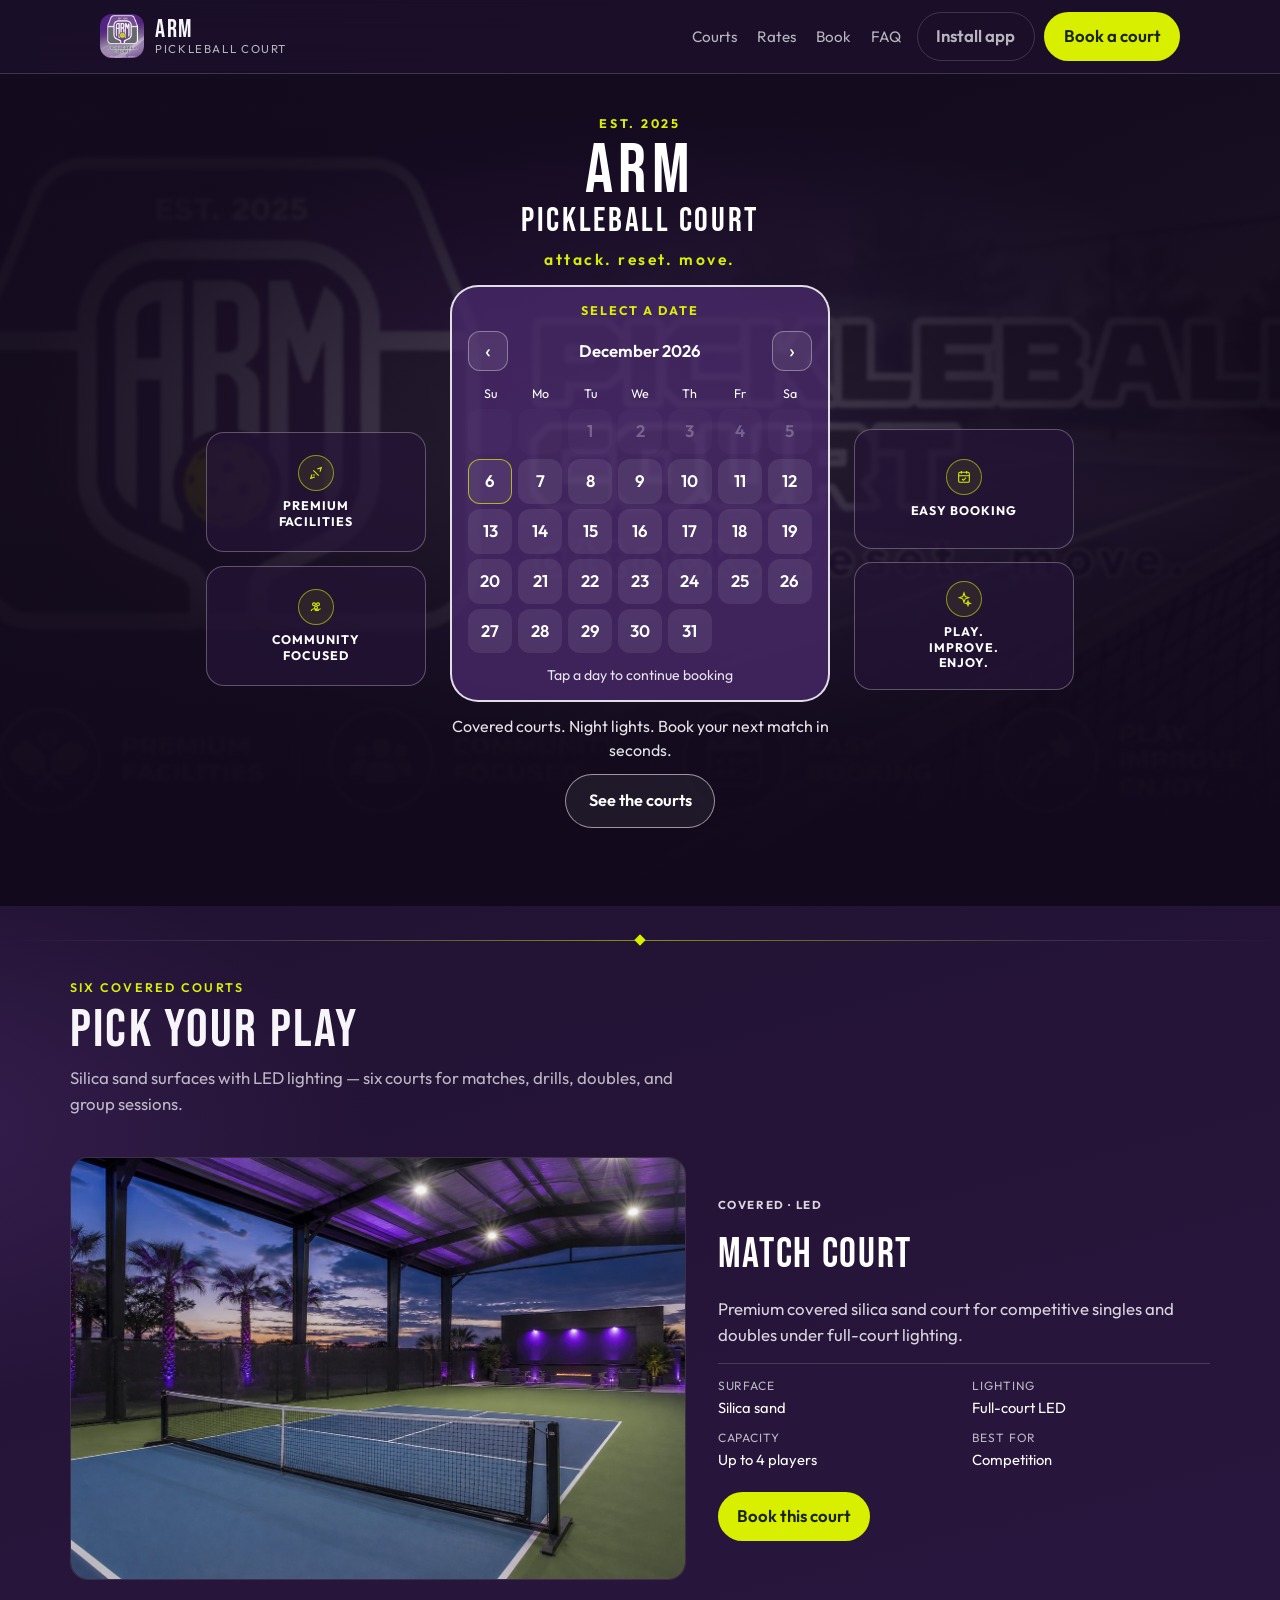
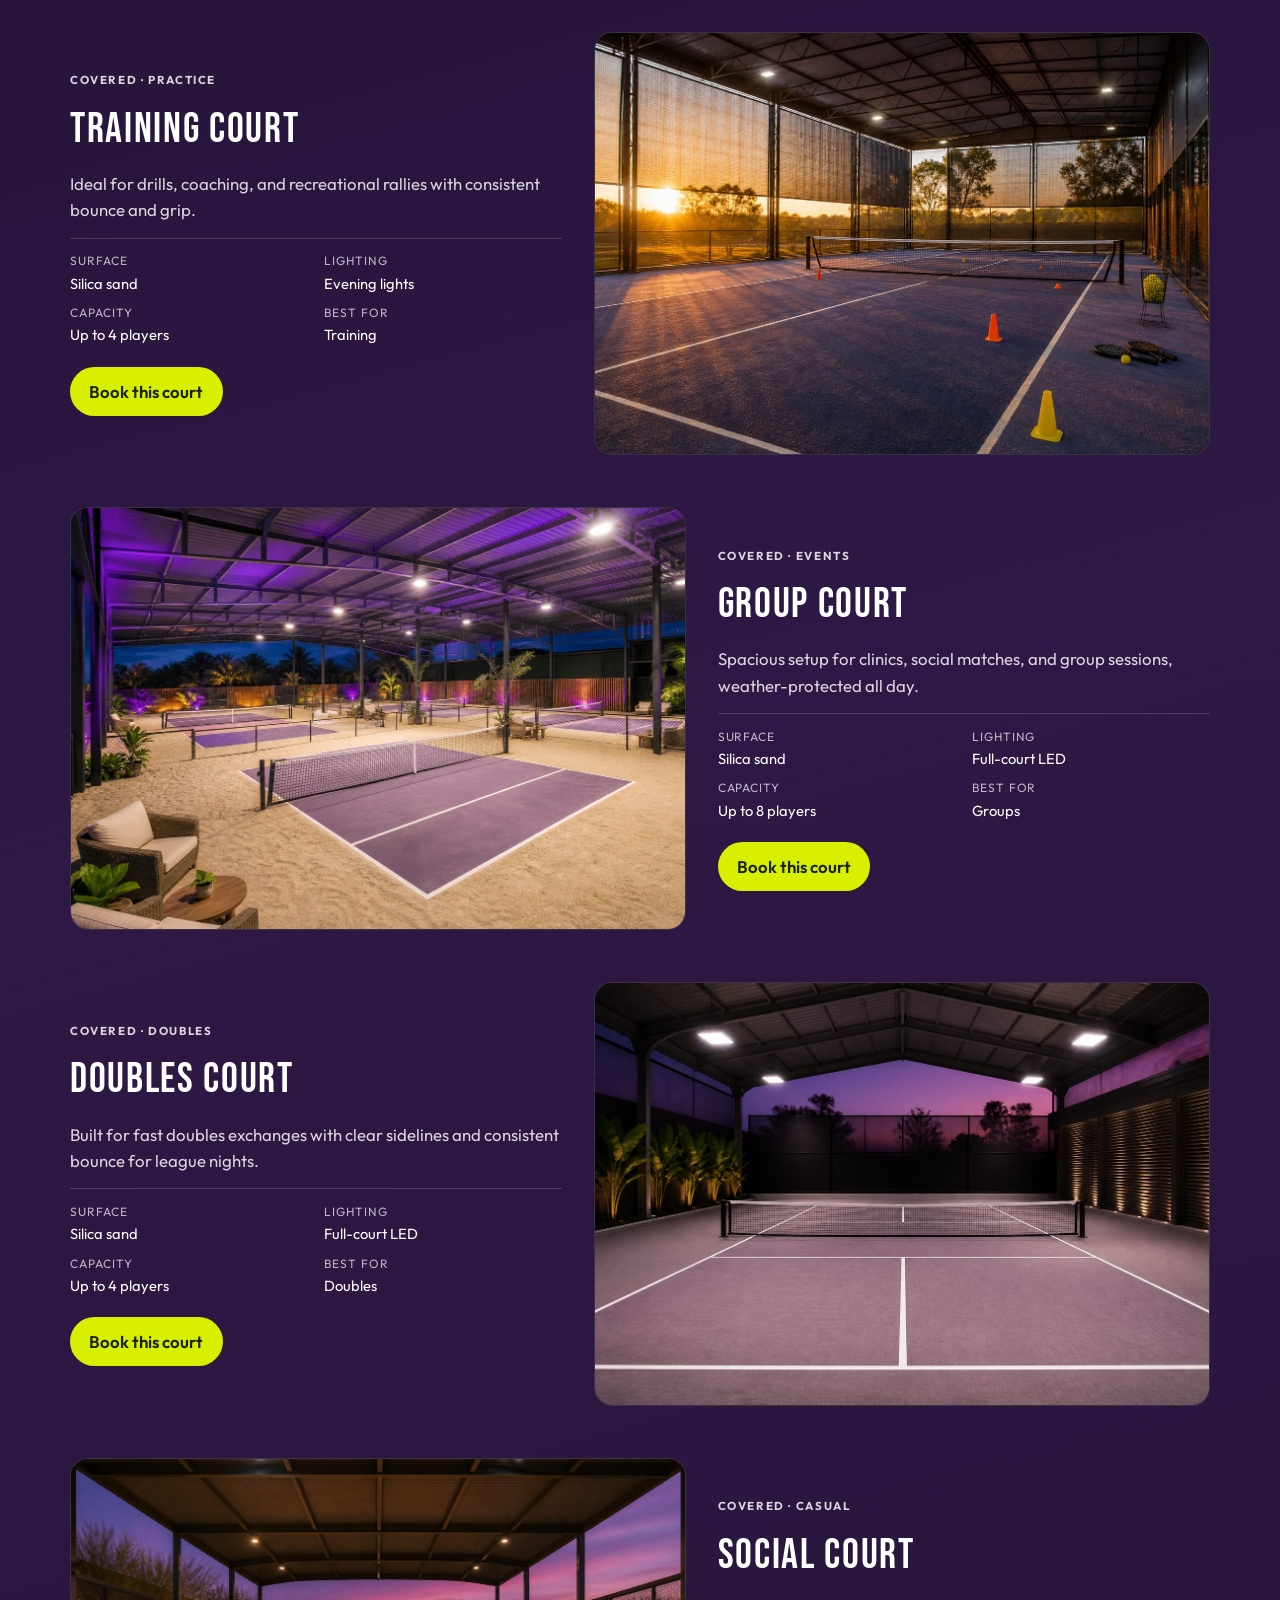
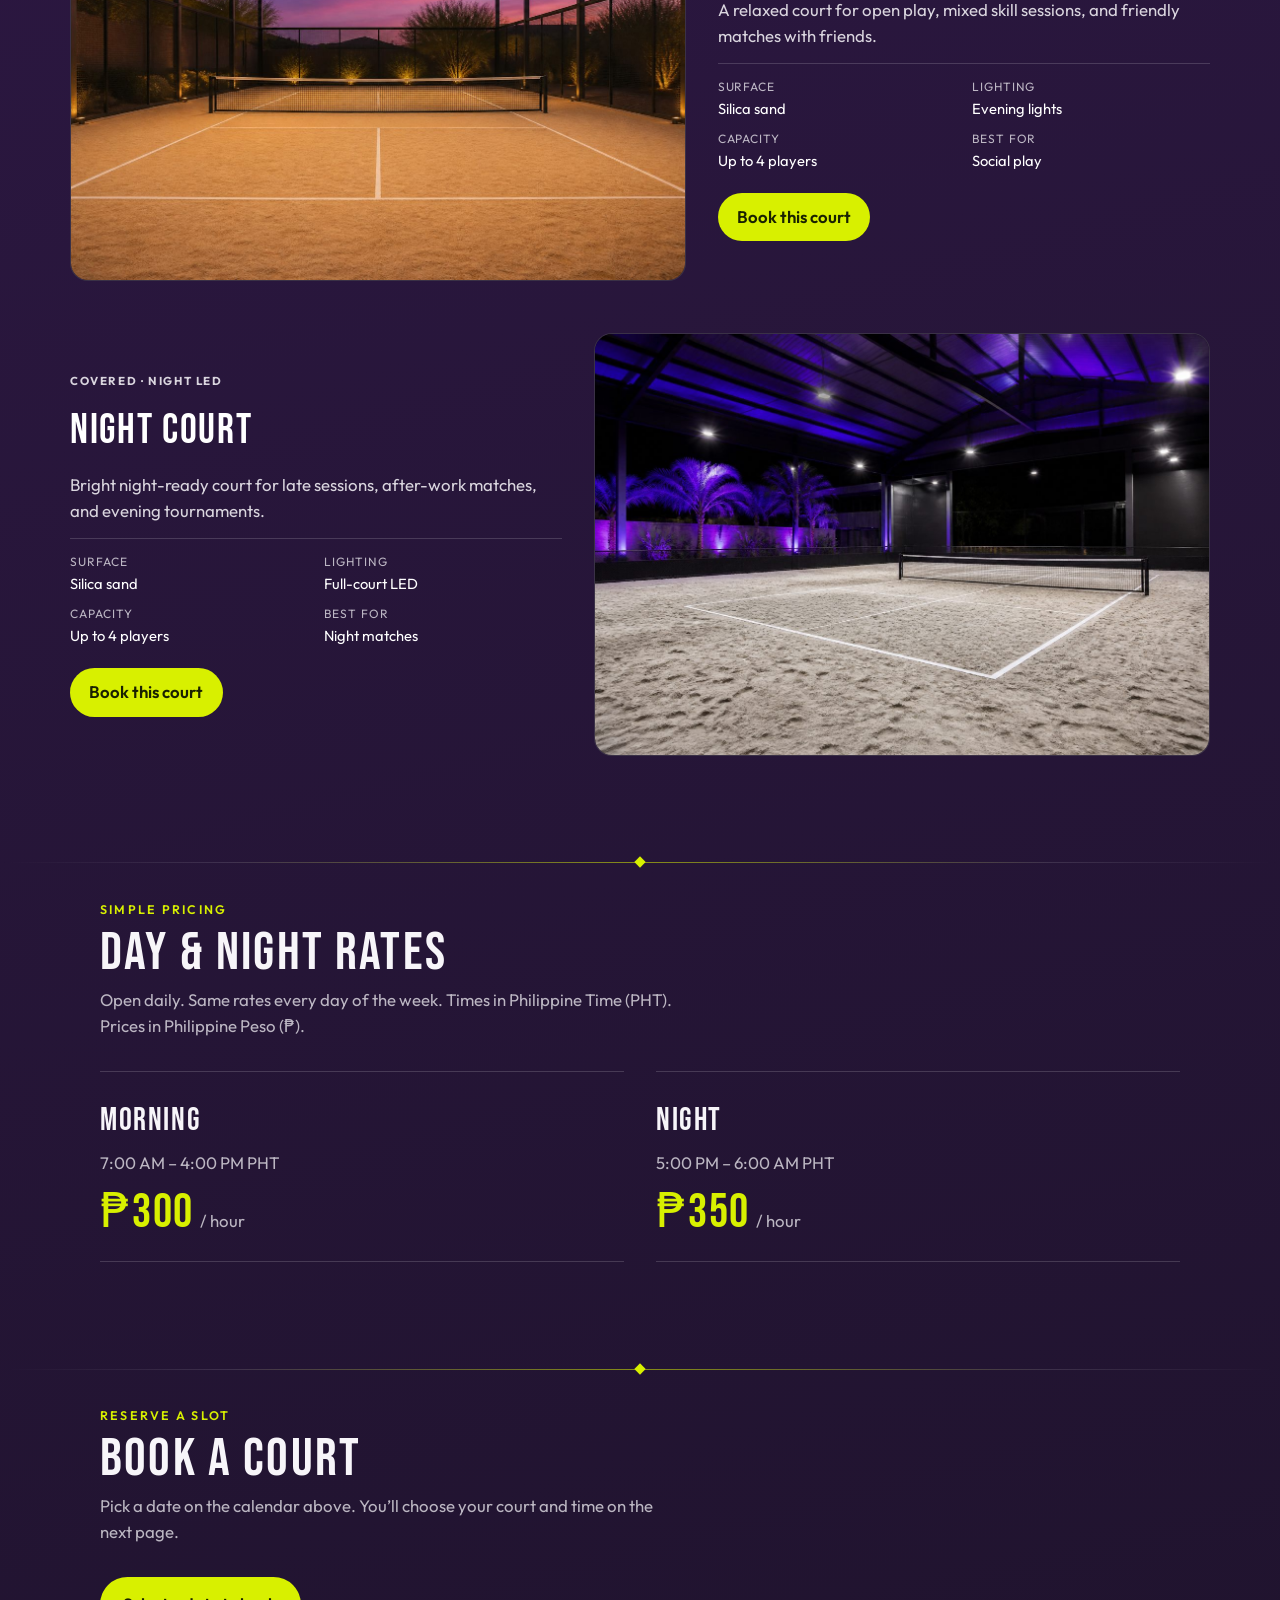
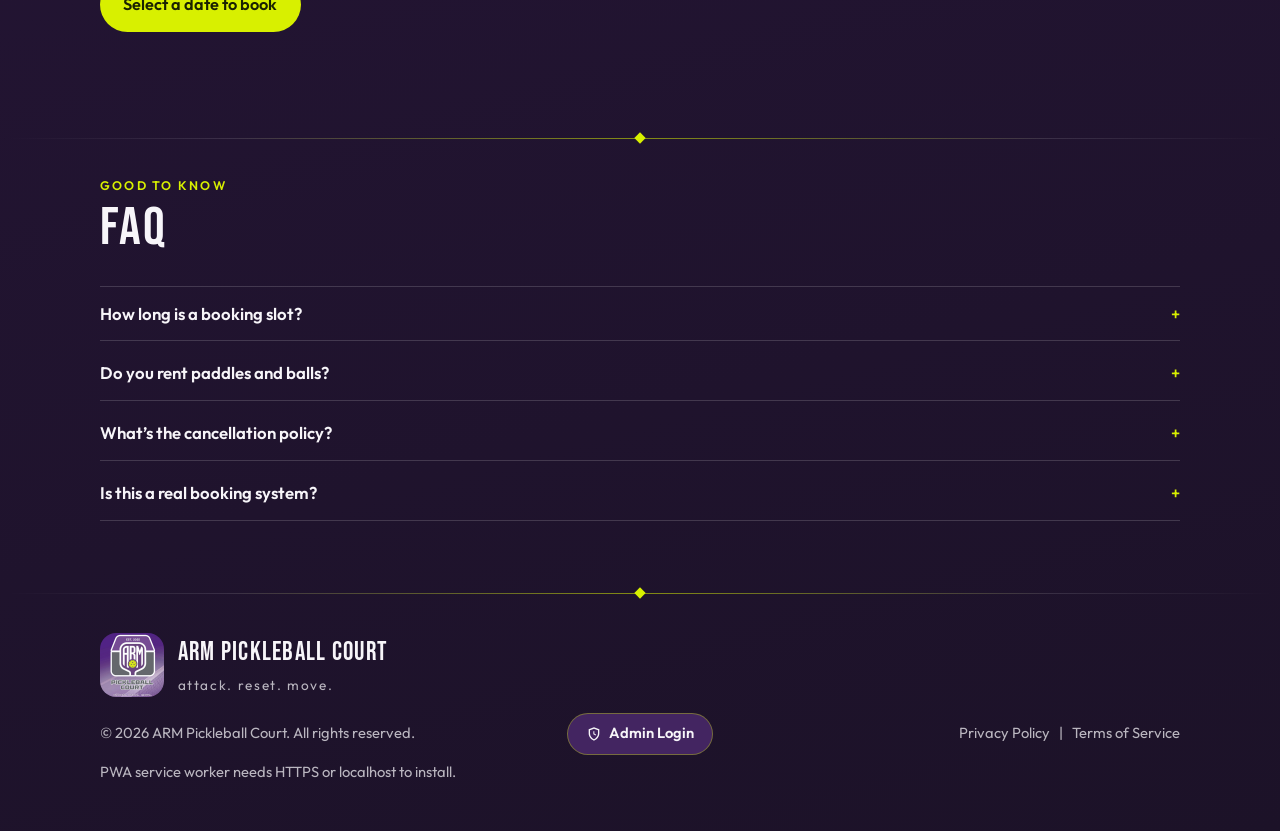
==== index.html @ 82bb53b2 "Fix Android mobile hero: hide clipped feature cards and tighten layout. Co-authored-by: Cursor <curs" ====
<!DOCTYPE html>
<html lang="en">
  <head>
    <meta charset="utf-8" />
    <meta name="viewport" content="width=device-width, initial-scale=1, viewport-fit=cover" />
    <meta name="theme-color" content="#4A2A6B" />
    <meta name="description" content="ARM Pickleball Court: book covered courts. Attack. Reset. Move." />
    <meta name="apple-mobile-web-app-capable" content="yes" />
    <meta name="apple-mobile-web-app-status-bar-style" content="black-translucent" />
    <meta name="apple-mobile-web-app-title" content="ARM Court" />
    <link rel="manifest" href="/manifest.webmanifest" />
    <link rel="icon" type="image/png" href="/assets/icons/icon-192.png" />
    <link rel="apple-touch-icon" href="/assets/icons/apple-touch-icon.png" />
    <link rel="preconnect" href="https://fonts.googleapis.com" />
    <link rel="preconnect" href="https://fonts.gstatic.com" crossorigin />
    <link
      href="https://fonts.googleapis.com/css2?family=Bebas+Neue&family=Outfit:wght@400;500;600;700&display=swap"
      rel="stylesheet"
    />
    <link rel="stylesheet" href="/css/styles.css?v=41" />
    <title>ARM Pickleball Court</title>
  </head>
  <body>
    <a class="skip-link" href="#main">Skip to content</a>

    <header class="site-header" id="top">
      <div class="header-inner">
        <a class="brand-mark" href="#hero" aria-label="ARM Pickleball Court home">
          <img src="/assets/logo.png" alt="" width="44" height="44" />
          <span class="brand-text">
            <span class="brand-name">ARM</span>
            <span class="brand-sub">Pickleball Court</span>
          </span>
        </a>
        <nav class="nav" aria-label="Primary">
          <a href="#courts">Courts</a>
          <a href="#rates">Rates</a>
          <a href="#heroCalendar">Book</a>
          <a href="#faq">FAQ</a>
        </nav>
        <div class="header-actions">
          <button type="button" class="btn btn-ghost install-btn" id="installBtn" hidden>
            Install app
          </button>
          <a class="btn btn-accent" href="#heroCalendar">Book a court</a>
          <button type="button" class="nav-toggle" id="navToggle" aria-expanded="false" aria-controls="mobileNav" aria-label="Open menu">
            <span></span><span></span>
          </button>
        </div>
      </div>
      <nav class="mobile-nav" id="mobileNav" hidden>
        <a href="#courts">Courts</a>
        <a href="#rates">Rates</a>
        <a href="#heroCalendar">Book</a>
        <a href="#faq">FAQ</a>
        <a class="btn btn-accent" href="#heroCalendar">Book a court</a>
      </nav>
    </header>

    <main id="main">
      <section class="hero" id="hero" aria-labelledby="hero-brand">
        <div class="hero-media" aria-hidden="true">
          <img src="/assets/hero-banner.png" alt="" class="hero-bg" />
          <div class="hero-veil"></div>
        </div>

        <div class="hero-stage">
          <div class="hero-copy">
            <p class="hero-est">Est. 2025</p>
            <h1 id="hero-brand" class="hero-title">
              <span class="hero-title-brand">ARM</span>
              <span class="hero-title-stack">Pickleball Court</span>
            </h1>
            <p class="hero-tag">attack. reset. move.</p>
          </div>

          <div class="hero-mid">
            <ul class="hero-side hero-side-left" aria-label="Highlights">
              <li>
                <span class="feature-icon" aria-hidden="true">
                  <svg viewBox="0 0 24 24" fill="none" stroke="currentColor" stroke-width="1.6"><path d="M6 14l-2 6 6-2"/><path d="M18 10l2-6-6 2"/><circle cx="9" cy="15" r="1.2" fill="currentColor" stroke="none"/><path d="M8 8l8 8"/></svg>
                </span>
                <span class="feature-text">Premium facilities</span>
              </li>
              <li>
                <span class="feature-icon" aria-hidden="true">
                  <svg viewBox="0 0 24 24" fill="none" stroke="currentColor" stroke-width="1.6"><circle cx="9" cy="8" r="2.2"/><circle cx="15" cy="8" r="2.2"/><circle cx="12" cy="13" r="2.2"/><path d="M4.5 18c.8-2.2 2.6-3.5 4.5-3.5s3.7 1.3 4.5 3.5"/><path d="M10.5 18c.5-1.4 1.5-2.2 2.5-2.2s2 .8 2.5 2.2"/><path d="M14.5 18c.8-2.2 2.6-3.5 4.5-3.5"/></svg>
                </span>
                <span class="feature-text">Community focused</span>
              </li>
            </ul>

            <div class="hero-center">
              <div class="hero-calendar-panel" id="heroCalendar">
                <p class="hero-cal-label">Select a date</p>
                <div class="calendar" id="calendar">
                  <div class="calendar-nav">
                    <button type="button" class="icon-btn" id="prevMonth" aria-label="Previous month">‹</button>
                    <h3 id="monthLabel"></h3>
                    <button type="button" class="icon-btn" id="nextMonth" aria-label="Next month">›</button>
                  </div>
                  <div class="calendar-weekdays" aria-hidden="true">
                    <span>Su</span><span>Mo</span><span>Tu</span><span>We</span><span>Th</span><span>Fr</span><span>Sa</span>
                  </div>
                  <div class="calendar-grid" id="calendarGrid" role="grid" aria-labelledby="monthLabel"></div>
                </div>
                <p class="hero-cal-hint" id="selectedDateHint">Tap a day to continue booking</p>
              </div>

              <div class="hero-below">
                <p class="hero-lead">Covered courts. Night lights. Book your next match in seconds.</p>
                <div class="hero-cta">
                  <a class="btn btn-outline btn-lg" href="#courts">See the courts</a>
                </div>
              </div>
            </div>

            <ul class="hero-side hero-side-right" aria-label="More highlights">
              <li>
                <span class="feature-icon" aria-hidden="true">
                  <svg viewBox="0 0 24 24" fill="none" stroke="currentColor" stroke-width="1.6"><rect x="4" y="5" width="16" height="15" rx="2"/><path d="M8 3v4M16 3v4M4 10h16"/><path d="M9 15l2 2 4-4"/></svg>
                </span>
                <span class="feature-text">Easy booking</span>
              </li>
              <li>
                <span class="feature-icon" aria-hidden="true">
                  <svg viewBox="0 0 24 24" fill="none" stroke="currentColor" stroke-width="1.6"><path d="M12 3l1.8 5.2L19 10l-5.2 1.8L12 17l-1.8-5.2L5 10l5.2-1.8L12 3z"/><path d="M18 15l.9 2.6L21.5 18.5l-2.6.9L18 22l-.9-2.6-2.6-.9 2.6-.9L18 15z"/></svg>
                </span>
                <span class="feature-text">Play. Improve. Enjoy.</span>
              </li>
            </ul>
          </div>
        </div>
      </section>

      <section class="section courts" id="courts" aria-labelledby="courts-title">
        <div class="section-head section-head-wide">
          <p class="eyebrow">Six covered courts</p>
          <h2 id="courts-title">Pick your play</h2>
          <p class="section-lead">Silica sand surfaces with LED lighting — six courts for matches, drills, doubles, and group sessions.</p>
        </div>
        <div class="court-list" id="courtList"></div>
      </section>

      <section class="section rates" id="rates" aria-labelledby="rates-title">
        <div class="section-head">
          <p class="eyebrow">Simple pricing</p>
          <h2 id="rates-title">Day &amp; night rates</h2>
          <p class="section-lead">Open daily. Same rates every day of the week. Times in Philippine Time (PHT). Prices in Philippine Peso (₱).</p>
        </div>
        <div class="rate-grid">
          <article class="rate-block">
            <h3>Morning</h3>
            <p class="rate-time">7:00 AM – 4:00 PM PHT</p>
            <p class="rate-price"><span>₱300</span> / hour</p>
          </article>
          <article class="rate-block rate-block-night">
            <h3>Night</h3>
            <p class="rate-time">5:00 PM – 6:00 AM PHT</p>
            <p class="rate-price"><span>₱350</span> / hour</p>
          </article>
        </div>
      </section>

      <section class="section book" id="book" aria-labelledby="book-title">
        <div class="section-head">
          <p class="eyebrow">Reserve a slot</p>
          <h2 id="book-title">Book a court</h2>
          <p class="section-lead">Pick a date on the calendar above. You’ll choose your court and time on the next page.</p>
        </div>
        <a class="btn btn-accent btn-lg" href="#heroCalendar">Select a date to book</a>
      </section>

      <section class="section faq" id="faq" aria-labelledby="faq-title">
        <div class="section-head">
          <p class="eyebrow">Good to know</p>
          <h2 id="faq-title">FAQ</h2>
        </div>
        <div class="faq-list">
          <details>
            <summary>How long is a booking slot?</summary>
            <p>Slots are one hour. You can book consecutive hours if they’re available.</p>
          </details>
          <details>
            <summary>Do you rent paddles and balls?</summary>
            <p>Yes. Ask the desk on arrival. Gear rental can be added at check-in.</p>
          </details>
          <details>
            <summary>What’s the cancellation policy?</summary>
            <p>Cancel at least 4 hours before your slot for a full demo credit. Same-day no-shows are charged.</p>
          </details>
          <details>
            <summary>Is this a real booking system?</summary>
            <p>This build is a client demo with offline PWA support. Live payments and admin can plug in next.</p>
          </details>
        </div>
      </section>
    </main>

    <footer class="site-footer">
      <div class="footer-brand">
        <img src="/assets/logo.png" alt="" width="64" height="64" />
        <div>
          <p class="footer-name">ARM Pickleball Court</p>
          <p class="footer-tag">attack. reset. move.</p>
        </div>
      </div>
      <div class="footer-bar">
        <p class="footer-meta">© 2026 ARM Pickleball Court. All rights reserved.</p>
        <a class="footer-admin-btn" href="/login.html">
          <svg class="footer-admin-icon" viewBox="0 0 24 24" aria-hidden="true" focusable="false">
            <path
              fill="currentColor"
              d="M12 2 4 5v6c0 5 3.4 9.4 8 11 4.6-1.6 8-6 8-11V5l-8-3zm0 2.2 6 2.25V11c0 3.9-2.5 7.4-6 8.8-3.5-1.4-6-4.9-6-8.8V6.45l6-2.25zM11 8v4.2l3.5 2.1.8-1.3-2.8-1.7V8H11z"
            />
          </svg>
          Admin Login
        </a>
        <p class="footer-links">
          <a href="#faq">Privacy Policy</a>
          <span aria-hidden="true">|</span>
          <a href="#faq">Terms of Service</a>
        </p>
      </div>
      <p class="footer-note" id="pwaStatus">PWA ready. Add to home screen for the app feel.</p>
    </footer>

    <script src="/js/data.js" defer></script>
    <script src="/js/booking.js" defer></script>
    <script src="/js/app.js" defer></script>
  </body>
</html>
---- css/styles.css ----
:root {
  --purple: #4a2a6b;
  --purple-deep: #2e1845;
  --purple-mid: #6a3d8a;
  --charcoal: #3d3f45;
  --charcoal-soft: #54565b;
  --lime: #d8f000;
  --lime-ink: #1a2200;
  --white: #f7f5f9;
  --white-dim: rgba(247, 245, 249, 0.72);
  --line: rgba(255, 255, 255, 0.16);
  --danger: #ff6b7a;
  --radius: 14px;
  --font-display: "Bebas Neue", sans-serif;
  --font-body: "Outfit", system-ui, sans-serif;
  --header-h: 68px;
  --shadow-none: none;
  color-scheme: dark;
}

*,
*::before,
*::after {
  box-sizing: border-box;
}

html {
  scroll-behavior: smooth;
  width: 100%;
  max-width: 100%;
  overflow-x: hidden;
}

body {
  margin: 0;
  width: 100%;
  max-width: 100%;
  overflow-x: hidden;
  font-family: var(--font-body);
  font-size: 1.05rem;
  line-height: 1.55;
  color: var(--white);
  background:
    radial-gradient(1200px 600px at 80% -10%, rgba(106, 61, 138, 0.55), transparent 60%),
    radial-gradient(900px 500px at -10% 20%, rgba(74, 42, 107, 0.5), transparent 55%),
    linear-gradient(165deg, #1a0f28 0%, var(--purple-deep) 42%, #1c1228 100%);
  min-height: 100dvh;
}

img {
  max-width: 100%;
  display: block;
}

a {
  color: inherit;
  text-decoration: none;
}

button,
input,
select {
  font: inherit;
}

.visually-hidden {
  position: absolute;
  width: 1px;
  height: 1px;
  padding: 0;
  margin: -1px;
  overflow: hidden;
  clip: rect(0, 0, 0, 0);
  white-space: nowrap;
  border: 0;
}

.skip-link {
  position: absolute;
  left: 12px;
  top: -48px;
  z-index: 100;
  padding: 0.6rem 1rem;
  background: var(--lime);
  color: var(--lime-ink);
  border-radius: 999px;
}

.skip-link:focus {
  top: 12px;
}

/* Header */
.site-header {
  position: sticky;
  top: 0;
  z-index: 50;
  backdrop-filter: blur(14px);
  background: rgba(26, 15, 40, 0.78);
  border-bottom: 1px solid var(--line);
}

.header-inner {
  max-width: 1120px;
  margin: 0 auto;
  padding: 0.75rem 1.25rem;
  min-height: var(--header-h);
  display: flex;
  align-items: center;
  gap: 1rem;
}

.brand-mark {
  display: flex;
  align-items: center;
  gap: 0.7rem;
}

.brand-mark img {
  width: 44px;
  height: 44px;
  border-radius: 12px;
  object-fit: cover;
}

.brand-text {
  display: flex;
  flex-direction: column;
  line-height: 1.05;
}

.brand-name {
  font-family: var(--font-display);
  font-size: 1.55rem;
  letter-spacing: 0.06em;
}

.brand-sub {
  font-size: 0.72rem;
  text-transform: uppercase;
  letter-spacing: 0.14em;
  color: var(--white-dim);
}

.nav {
  display: none;
  gap: 1.25rem;
  margin-left: auto;
  font-size: 0.95rem;
  color: var(--white-dim);
}

.nav a:hover,
.mobile-nav a:hover {
  color: var(--white);
}

.header-actions {
  margin-left: auto;
  display: flex;
  align-items: center;
  gap: 0.6rem;
}

.nav-toggle {
  width: 42px;
  height: 42px;
  border: 1px solid var(--line);
  border-radius: 12px;
  background: transparent;
  display: grid;
  place-content: center;
  gap: 6px;
  cursor: pointer;
}

.nav-toggle span {
  display: block;
  width: 18px;
  height: 2px;
  background: var(--white);
}

.mobile-nav {
  display: grid;
  gap: 0.85rem;
  padding: 0.5rem 1.25rem 1.15rem;
  border-top: 1px solid var(--line);
}

.mobile-nav[hidden] {
  display: none;
}

/* Buttons */
.btn {
  display: inline-flex;
  align-items: center;
  justify-content: center;
  gap: 0.4rem;
  border: 1px solid transparent;
  border-radius: 999px;
  padding: 0.65rem 1.15rem;
  font-weight: 600;
  cursor: pointer;
  transition: transform 180ms ease, background 180ms ease, color 180ms ease, border-color 180ms ease;
}

.btn:hover {
  transform: translateY(-1px);
}

.btn:active {
  transform: translateY(0);
}

.btn-accent {
  background: var(--lime);
  color: var(--lime-ink);
}

.btn-outline {
  border-color: rgba(255, 255, 255, 0.35);
  background: transparent;
  color: var(--white);
}

.btn-ghost {
  background: transparent;
  color: var(--white-dim);
  border-color: var(--line);
}

@media (max-width: 959px) {
  /* Side highlight cards are desktop-only; on phones they crowd/clip the hero */
  .hero-side {
    display: none !important;
  }
}

@media (max-width: 719px) {
  .install-btn,
  .change-date-btn {
    display: none !important;
  }

  :root {
    --header-h: 58px;
  }

  .header-inner {
    max-width: none;
    width: 100%;
    min-height: var(--header-h);
    padding: 0.5rem 0.75rem;
    gap: 0.5rem;
  }

  .brand-mark img {
    width: 36px;
    height: 36px;
  }

  .brand-name {
    font-size: 1.3rem;
  }

  .brand-sub {
    font-size: 0.62rem;
  }

  .header-actions .btn-accent {
    padding: 0.55rem 0.85rem;
    font-size: 0.88rem;
  }

  .hero {
    width: 100%;
    min-height: calc(100dvh - var(--header-h));
    min-height: calc(100svh - var(--header-h));
    height: auto;
    overflow: visible;
    justify-content: flex-start;
    padding: 0.55rem 0.85rem 1.5rem;
    padding-bottom: max(1.5rem, env(safe-area-inset-bottom));
  }

  .hero-stage {
    width: 100%;
    flex: 0 1 auto;
    justify-content: flex-start;
    gap: 0.65rem;
    padding: 0.15rem 0 0;
  }

  .hero-mid {
    gap: 0;
  }

  .hero-center {
    width: 100%;
    max-width: none;
    gap: 0.7rem;
  }

  .hero-calendar-panel {
    border-radius: 22px;
    padding: 0.75rem 0.65rem 0.7rem;
  }

  .hero-cal-hint {
    margin-top: 0.55rem;
    font-size: 0.82rem;
  }

  .hero-title-brand {
    font-size: clamp(2.4rem, 12vw, 3.1rem);
  }

  .hero-title-stack {
    font-size: clamp(1.35rem, 7vw, 1.9rem);
  }

  .hero-tag {
    margin-top: 0.4rem;
    font-size: 0.88rem;
  }

  .hero-lead {
    font-size: 0.92rem;
  }

  .hero-cta {
    margin-top: 0.55rem;
  }

  .hero-cta .btn-lg {
    width: 100%;
    max-width: 20rem;
  }

  .calendar-weekdays,
  .calendar-grid {
    gap: 0.28rem;
  }

  .day-btn {
    border-radius: 10px;
    font-size: 0.9rem;
  }

  .section,
  .site-footer {
    max-width: none;
    width: 100%;
    padding-left: 0.85rem;
    padding-right: 0.85rem;
  }

  .section::before,
  .site-footer::before {
    width: 100%;
    left: 0;
    transform: none;
  }
}

.btn-lg {
  padding: 0.85rem 1.4rem;
  font-size: 1.02rem;
}

.icon-btn {
  width: 40px;
  height: 40px;
  border-radius: 12px;
  border: 1px solid var(--line);
  background: rgba(255, 255, 255, 0.04);
  color: var(--white);
  cursor: pointer;
  font-size: 1.35rem;
  line-height: 1;
}

/* Hero: centered calendar focal point */
.hero {
  position: relative;
  min-height: calc(100dvh - var(--header-h));
  height: auto;
  display: flex;
  flex-direction: column;
  justify-content: space-between;
  overflow: hidden;
  isolation: isolate;
  padding: 0.75rem 1.25rem 2.25rem;
  box-sizing: border-box;
}

.hero-media {
  position: absolute;
  inset: 0;
  z-index: -1;
}

.hero-bg {
  width: 100%;
  height: 100%;
  object-fit: cover;
  object-position: center 35%;
  transform: scale(1.1);
  filter: blur(1.5px) saturate(1.08) brightness(0.58);
  animation: heroDrift 22s ease-in-out infinite alternate;
}

.hero-veil {
  position: absolute;
  inset: 0;
  background:
    radial-gradient(ellipse 70% 55% at 50% 42%, rgba(46, 24, 69, 0.35), rgba(18, 10, 28, 0.88) 70%),
    linear-gradient(180deg, rgba(18, 10, 28, 0.55) 0%, rgba(18, 10, 28, 0.4) 50%, rgba(12, 6, 20, 0.96) 100%);
}

.hero-stage {
  width: min(1120px, 100%);
  margin: 0 auto;
  flex: 1 1 auto;
  min-height: 0;
  display: flex;
  flex-direction: column;
  align-items: center;
  justify-content: center;
  gap: clamp(0.55rem, 1.4vh, 1rem);
  padding: 0.35rem 0 0.85rem;
  text-align: center;
  animation: riseIn 700ms ease both;
}

.hero-copy {
  text-align: center;
  padding: 0;
  background: none;
  border: 0;
  position: relative;
  z-index: 2;
  flex-shrink: 0;
}

.hero-est {
  margin: 0 0 0.3rem;
  font-size: 0.78rem;
  letter-spacing: 0.22em;
  text-transform: uppercase;
  color: var(--lime);
  font-weight: 700;
}

.hero-title {
  margin: 0;
  line-height: 0.95;
}

.hero-title-brand {
  display: block;
  font-family: var(--font-display);
  font-size: clamp(2.8rem, 9vw, 4.4rem);
  letter-spacing: 0.08em;
  color: #ffffff;
  font-weight: 400;
}

.hero-title-stack {
  display: block;
  margin-top: 0.08rem;
  font-family: var(--font-display);
  font-size: clamp(1.45rem, 5vw, 2.1rem);
  letter-spacing: 0.08em;
  color: #ffffff;
  font-weight: 400;
  text-transform: uppercase;
}

.hero-tag {
  margin: 0.55rem 0 0;
  font-size: 0.98rem;
  letter-spacing: 0.16em;
  color: var(--lime);
  font-weight: 600;
}

.hero-mid {
  width: 100%;
  display: flex;
  flex-direction: column;
  align-items: center;
  gap: 1rem;
  min-height: 0;
}

.hero-center {
  width: min(420px, 100%);
  display: flex;
  flex-direction: column;
  align-items: center;
  gap: 0.85rem;
  position: relative;
  z-index: 2;
  order: -1;
}

.hero-calendar-panel {
  width: 100%;
  margin: 0 auto;
  padding: clamp(0.8rem, 1.6vh, 1.1rem) 1rem clamp(0.7rem, 1.4vh, 1rem);
  border: 2px solid rgba(255, 255, 255, 0.85);
  border-radius: 28px;
  background: rgba(74, 42, 107, 0.78);
  backdrop-filter: blur(12px);
  flex-shrink: 0;
}

.hero-cal-label {
  margin: 0 0 0.65rem;
  text-align: center;
  font-size: 0.78rem;
  letter-spacing: 0.16em;
  text-transform: uppercase;
  color: var(--lime);
  font-weight: 700;
}

.hero-cal-hint {
  margin: 0.75rem 0 0;
  text-align: center;
  font-size: 0.88rem;
  color: rgba(247, 245, 249, 0.92);
}

.hero-below {
  position: relative;
  z-index: 2;
  text-align: center;
  padding-bottom: 0.35rem;
}

.hero-lead {
  margin: 0 auto;
  max-width: 26rem;
  color: rgba(247, 245, 249, 0.92);
  font-size: 1rem;
  line-height: 1.45;
}

.hero-cta {
  display: flex;
  flex-wrap: wrap;
  gap: 0.75rem;
  justify-content: center;
  margin-top: 0.75rem;
}

.hero-cta .btn-outline {
  border-color: rgba(255, 255, 255, 0.55);
  background: rgba(255, 255, 255, 0.06);
  color: #ffffff;
}

.hero-side {
  list-style: none;
  margin: 0;
  padding: 0;
  display: grid;
  grid-template-columns: 1fr 1fr;
  gap: 0.65rem;
  width: min(360px, 100%);
}

.hero-side li {
  display: flex;
  flex-direction: column;
  align-items: center;
  justify-content: center;
  gap: 0.45rem;
  text-align: center;
  padding: 0.85rem 0.65rem;
  border: 1px solid rgba(255, 255, 255, 0.28);
  border-radius: 18px;
  background: rgba(36, 20, 54, 0.72);
  backdrop-filter: blur(8px);
  color: #ffffff;
  font-size: 0.72rem;
  letter-spacing: 0.08em;
  text-transform: uppercase;
  font-weight: 700;
  min-height: 96px;
}

.feature-text {
  max-width: 11ch;
  line-height: 1.25;
}

.feature-icon {
  width: 36px;
  height: 36px;
  border: 1px solid rgba(216, 240, 0, 0.55);
  border-radius: 999px;
  display: grid;
  place-items: center;
  flex-shrink: 0;
  color: var(--lime);
  background: rgba(216, 240, 0, 0.08);
}

.feature-icon svg {
  width: 16px;
  height: 16px;
}

.booking-date-chip {
  margin: 0 0 1rem;
  padding: 0.7rem 0.9rem;
  border: 1px solid var(--line);
  border-radius: 12px;
  background: rgba(216, 240, 0, 0.08);
  color: var(--white-dim);
  font-size: 0.95rem;
}

.booking-date-chip strong {
  color: var(--lime);
}

.hero-calendar-panel .day-btn {
  background: rgba(255, 255, 255, 0.08);
  color: #ffffff;
}

.hero-calendar-panel .day-btn.is-selected {
  background: var(--lime);
  color: var(--lime-ink);
}

.hero-calendar-panel .day-btn.is-today:not(.is-selected) {
  border-color: rgba(216, 240, 0, 0.7);
}

.hero-calendar-panel .calendar-nav h3,
.hero-calendar-panel .calendar-weekdays {
  color: #ffffff;
}

.hero-calendar-panel .icon-btn {
  border-color: rgba(255, 255, 255, 0.35);
  background: rgba(255, 255, 255, 0.08);
  color: #ffffff;
}

@media (max-height: 820px) {
  .hero-title-brand {
    font-size: clamp(2.2rem, 6.5vh, 3.2rem);
  }

  .hero-title-stack {
    font-size: clamp(1.25rem, 3.6vh, 1.7rem);
  }

  .hero-tag {
    margin-top: 0.35rem;
    font-size: 0.9rem;
  }

  .hero-lead {
    font-size: 0.92rem;
  }

  .hero-cta {
    margin-top: 0.55rem;
  }

  .hero-calendar-panel .day-btn {
    font-size: 0.86rem;
  }

  .hero-side li {
    min-height: 84px;
    padding: 0.7rem 0.5rem;
  }
}
@keyframes heroDrift {
  from {
    transform: scale(1.1) translate3d(0, 0, 0);
  }
  to {
    transform: scale(1.16) translate3d(-1%, 1%, 0);
  }
}

@keyframes riseIn {
  from {
    opacity: 0;
    transform: translateY(18px);
  }
  to {
    opacity: 1;
    transform: translateY(0);
  }
}
/* Sections */
.section {
  position: relative;
  max-width: 1120px;
  margin: 0 auto;
  padding: 4.5rem 1.25rem;
}

.section::before {
  content: "";
  position: absolute;
  top: 2.15rem;
  left: 50%;
  width: 100vw;
  height: 1px;
  transform: translateX(-50%);
  background: linear-gradient(
    90deg,
    transparent 0%,
    rgba(255, 255, 255, 0.12) 18%,
    rgba(216, 240, 0, 0.55) 50%,
    rgba(255, 255, 255, 0.12) 82%,
    transparent 100%
  );
  pointer-events: none;
}

.section::after {
  content: "";
  position: absolute;
  top: calc(2.15rem - 4px);
  left: 50%;
  width: 8px;
  height: 8px;
  transform: translateX(-50%) rotate(45deg);
  background: var(--lime);
  pointer-events: none;
}

.section-head {
  max-width: 36rem;
  margin-bottom: 2rem;
}

.eyebrow {
  margin: 0 0 0.45rem;
  font-size: 0.78rem;
  letter-spacing: 0.18em;
  text-transform: uppercase;
  color: var(--lime);
  font-weight: 600;
}

.section h2 {
  margin: 0 0 0.55rem;
  font-family: var(--font-display);
  font-size: clamp(2.4rem, 5vw, 3.4rem);
  letter-spacing: 0.04em;
  line-height: 0.95;
  font-weight: 400;
}

.section-lead {
  margin: 0;
  color: var(--white-dim);
}

/* Courts: image-led alternating rows */
.section.courts {
  max-width: 1180px;
}

.section-head-wide {
  max-width: 40rem;
  margin-bottom: 2.5rem;
}

.court-list {
  display: grid;
  gap: 2.75rem;
}

.court-item {
  display: grid;
  gap: 1.15rem;
  padding: 0;
  border: 0;
  animation: riseIn 650ms ease both;
}

.court-item:last-child {
  border: 0;
}

.court-item:nth-child(2) {
  animation-delay: 80ms;
}

.court-item:nth-child(3) {
  animation-delay: 160ms;
}

.court-item:nth-child(4) {
  animation-delay: 200ms;
}

.court-item:nth-child(5) {
  animation-delay: 240ms;
}

.court-item:nth-child(6) {
  animation-delay: 280ms;
}

.court-media {
  margin: 0;
  overflow: hidden;
  border-radius: 18px;
  border: 1px solid rgba(255, 255, 255, 0.14);
  background: #1a0f28;
  aspect-ratio: 16 / 10;
}

.court-media img {
  width: 100%;
  height: 100%;
  object-fit: cover;
  object-position: center;
  transition: transform 500ms ease;
}

.court-item:hover .court-media img {
  transform: scale(1.035);
}

.court-body {
  display: grid;
  gap: 0.55rem;
  align-content: center;
}

.court-badge {
  display: inline-block;
  width: fit-content;
  margin: 0;
  font-size: 0.72rem;
  letter-spacing: 0.14em;
  text-transform: uppercase;
  color: var(--lime);
  font-weight: 700;
}

.court-item h3 {
  margin: 0;
  font-family: var(--font-display);
  font-size: clamp(2rem, 4vw, 2.6rem);
  letter-spacing: 0.04em;
  font-weight: 400;
  color: #ffffff;
}

.court-item .court-body > p {
  margin: 0;
  color: rgba(247, 245, 249, 0.86);
  max-width: 34rem;
  line-height: 1.55;
}

.court-specs {
  display: grid;
  grid-template-columns: 1fr 1fr;
  gap: 0.55rem 1rem;
  margin: 0.35rem 0 0.25rem;
  padding: 0.85rem 0 0;
  border-top: 1px solid var(--line);
  list-style: none;
  font-size: 0.92rem;
  color: #ffffff;
}

.court-specs li {
  display: grid;
  gap: 0.1rem;
}

.court-specs span {
  display: block;
  color: var(--white-dim);
  font-size: 0.75rem;
  letter-spacing: 0.08em;
  text-transform: uppercase;
}

.court-book {
  width: fit-content;
  margin-top: 0.45rem;
}

@media (prefers-reduced-motion: reduce) {
  .court-item:hover .court-media img {
    transform: none;
  }
}

/* Rates */
.rate-grid {
  display: grid;
  gap: 1rem;
}

.rate-block {
  padding: 1.5rem 0;
  border-top: 1px solid var(--line);
}

.rate-block-night {
  border-bottom: 1px solid var(--line);
}

.rate-block h3 {
  margin: 0;
  font-family: var(--font-display);
  font-size: 2rem;
  letter-spacing: 0.05em;
  font-weight: 400;
}

.rate-time {
  margin: 0.25rem 0 0.85rem;
  color: var(--white-dim);
}

.rate-price {
  margin: 0;
  font-size: 1.05rem;
  color: var(--white-dim);
}

.rate-price span {
  font-family: var(--font-display);
  font-size: 3rem;
  letter-spacing: 0.03em;
  color: var(--lime);
  line-height: 1;
  margin-right: 0.2rem;
}

/* Booking: interactive surface */
.booking-panel {
  border: 1px solid var(--line);
  border-radius: var(--radius);
  background: rgba(255, 255, 255, 0.04);
  padding: 1.25rem;
}

.booking-steps {
  display: flex;
  align-items: center;
  gap: 0.55rem;
  margin-bottom: 1.25rem;
}

.step {
  width: 30px;
  height: 30px;
  border-radius: 999px;
  border: 1px solid var(--line);
  display: grid;
  place-items: center;
  font-size: 0.85rem;
  font-weight: 600;
  color: var(--white-dim);
}

.step.is-active {
  background: var(--lime);
  border-color: var(--lime);
  color: var(--lime-ink);
}

.step.is-done {
  background: rgba(216, 240, 0, 0.18);
  border-color: rgba(216, 240, 0, 0.45);
  color: var(--lime);
}

.step-line {
  flex: 1;
  height: 1px;
  background: var(--line);
}

.booking-step {
  margin: 0;
  padding: 0;
  border: 0;
  min-width: 0;
}

.booking-step legend {
  font-family: var(--font-display);
  font-size: 1.7rem;
  letter-spacing: 0.04em;
  margin-bottom: 1rem;
}

.calendar-nav {
  display: flex;
  align-items: center;
  justify-content: space-between;
  margin-bottom: 0.85rem;
}

.calendar-nav h3 {
  margin: 0;
  font-size: 1.05rem;
  font-weight: 600;
}

.calendar-weekdays,
.calendar-grid {
  display: grid;
  grid-template-columns: repeat(7, 1fr);
  gap: 0.35rem;
}

.calendar-weekdays {
  margin-bottom: 0.35rem;
  color: var(--white-dim);
  font-size: 0.78rem;
  text-align: center;
}

.day-btn {
  aspect-ratio: 1;
  border: 1px solid transparent;
  border-radius: 12px;
  background: rgba(255, 255, 255, 0.03);
  color: var(--white);
  cursor: pointer;
  font-weight: 600;
}

.day-btn:disabled {
  opacity: 0.28;
  cursor: not-allowed;
}

.day-btn.is-outside {
  opacity: 0.2;
}

.day-btn.is-selected {
  background: var(--lime);
  color: var(--lime-ink);
}

.day-btn.is-today:not(.is-selected) {
  border-color: rgba(216, 240, 0, 0.55);
}

.field {
  display: grid;
  gap: 0.4rem;
  margin-bottom: 1rem;
}

.field label,
.field .label {
  font-size: 0.88rem;
  color: var(--white-dim);
}

.optional {
  opacity: 0.7;
}

.field input,
.field select {
  width: 100%;
  border: 1px solid var(--line);
  border-radius: 12px;
  background: rgba(0, 0, 0, 0.25);
  color: var(--white);
  padding: 0.8rem 0.9rem;
}

.field input:focus,
.field select:focus,
.day-btn:focus-visible,
.slot-btn:focus-visible,
.btn:focus-visible,
.icon-btn:focus-visible {
  outline: 2px solid var(--lime);
  outline-offset: 2px;
}

.field-grid {
  display: grid;
  gap: 0.85rem;
}

.slot-grid {
  display: grid;
  grid-template-columns: repeat(auto-fill, minmax(96px, 1fr));
  gap: 0.45rem;
}

.slot-btn {
  border: 1px solid var(--line);
  border-radius: 12px;
  background: rgba(255, 255, 255, 0.03);
  color: var(--white);
  padding: 0.7rem 0.4rem;
  cursor: pointer;
  font-size: 0.9rem;
}

.slot-btn.is-selected {
  background: var(--lime);
  border-color: var(--lime);
  color: var(--lime-ink);
  font-weight: 600;
}

.slot-btn:disabled {
  opacity: 0.3;
  cursor: not-allowed;
  text-decoration: line-through;
}

.booking-summary {
  margin: 0.5rem 0 1.1rem;
  padding: 1rem 0 0;
  border-top: 1px solid var(--line);
  color: var(--white-dim);
}

.booking-summary strong {
  color: var(--white);
  font-weight: 600;
}

.step-actions {
  display: flex;
  flex-wrap: wrap;
  gap: 0.6rem;
  justify-content: flex-end;
  margin-top: 0.5rem;
}

.confirm-dialog {
  border: 1px solid var(--line);
  border-radius: 18px;
  padding: 0;
  background: var(--purple-deep);
  color: var(--white);
  width: min(420px, calc(100% - 2rem));
}

.confirm-dialog::backdrop {
  background: rgba(10, 6, 16, 0.72);
}

.confirm-body {
  margin: 0;
  padding: 1.5rem;
}

.confirm-body h2 {
  margin: 0 0 0.6rem;
  font-family: var(--font-display);
  font-size: 2.2rem;
  letter-spacing: 0.04em;
  font-weight: 400;
}

.confirm-body menu {
  margin: 1.25rem 0 0;
  padding: 0;
  display: flex;
  justify-content: flex-end;
}

.confirm-ref {
  margin-top: 0.85rem;
  color: var(--white-dim);
}

.confirm-ref strong {
  color: var(--lime);
  letter-spacing: 0.08em;
}

/* FAQ */
.faq-list {
  display: grid;
  gap: 0.35rem;
  border-top: 1px solid var(--line);
}

.faq-list details {
  border-bottom: 1px solid var(--line);
  padding: 0.85rem 0;
}

.faq-list summary {
  cursor: pointer;
  font-weight: 600;
  list-style: none;
}

.faq-list summary::-webkit-details-marker {
  display: none;
}

.faq-list summary::after {
  content: "+";
  float: right;
  color: var(--lime);
  font-weight: 500;
}

.faq-list details[open] summary::after {
  content: "-";
}

.faq-list p {
  margin: 0.65rem 0 0;
  color: var(--white-dim);
  max-width: 40rem;
}

/* Footer */
.site-footer {
  position: relative;
  max-width: 1120px;
  margin: 0 auto;
  padding: 2.5rem 1.25rem 3rem;
  border-top: 0;
}

.site-footer::before {
  content: "";
  position: absolute;
  top: 0;
  left: 50%;
  width: 100vw;
  height: 1px;
  transform: translateX(-50%);
  background: linear-gradient(
    90deg,
    transparent 0%,
    rgba(255, 255, 255, 0.12) 18%,
    rgba(216, 240, 0, 0.55) 50%,
    rgba(255, 255, 255, 0.12) 82%,
    transparent 100%
  );
  pointer-events: none;
}

.site-footer::after {
  content: "";
  position: absolute;
  top: -4px;
  left: 50%;
  width: 8px;
  height: 8px;
  transform: translateX(-50%) rotate(45deg);
  background: var(--lime);
  pointer-events: none;
}

.footer-brand {
  display: flex;
  align-items: center;
  gap: 0.85rem;
  margin-bottom: 1rem;
}

.footer-brand img {
  width: 64px;
  height: 64px;
  border-radius: 16px;
  object-fit: cover;
}

.footer-name {
  margin: 0;
  font-family: var(--font-display);
  font-size: 1.6rem;
  letter-spacing: 0.05em;
}

.footer-tag {
  margin: 0.15rem 0 0;
  color: var(--white-dim);
  letter-spacing: 0.12em;
  font-size: 0.85rem;
}

.footer-meta,
.footer-note {
  margin: 0.35rem 0 0;
  color: var(--white-dim);
  font-size: 0.92rem;
}

.footer-bar {
  display: flex;
  flex-wrap: wrap;
  align-items: center;
  justify-content: space-between;
  gap: 0.85rem 1.25rem;
  margin-top: 0.85rem;
}

.footer-bar .footer-meta {
  margin: 0;
  flex: 1 1 12rem;
}

.footer-admin-btn {
  display: inline-flex;
  align-items: center;
  justify-content: center;
  gap: 0.45rem;
  padding: 0.55rem 1.15rem;
  border-radius: 999px;
  background: rgba(74, 42, 107, 0.85);
  border: 1px solid rgba(216, 240, 0, 0.35);
  color: var(--white);
  font-weight: 600;
  font-size: 0.92rem;
  white-space: nowrap;
  transition: transform 180ms ease, background 180ms ease, border-color 180ms ease;
}

.footer-admin-btn:hover {
  transform: translateY(-1px);
  background: var(--purple);
  border-color: var(--lime);
}

.footer-admin-icon {
  width: 1rem;
  height: 1rem;
  flex-shrink: 0;
}

.footer-links {
  margin: 0;
  flex: 1 1 12rem;
  text-align: right;
  color: var(--white-dim);
  font-size: 0.92rem;
  display: flex;
  align-items: center;
  justify-content: flex-end;
  gap: 0.55rem;
}

.footer-links a:hover {
  color: var(--lime);
}

@media (max-width: 719px) {
  .footer-bar {
    flex-direction: column;
    align-items: stretch;
    text-align: center;
  }

  .footer-bar .footer-meta,
  .footer-links {
    flex: none;
    text-align: center;
    justify-content: center;
  }

  .footer-admin-btn {
    width: 100%;
  }
}

@media (min-width: 720px) {
  .nav {
    display: flex;
  }

  .nav-toggle,
  .mobile-nav {
    display: none !important;
  }

  .header-actions {
    margin-left: 0;
  }

  .header-inner .brand-mark {
    margin-right: auto;
  }

  .court-list {
    gap: 3.25rem;
  }

  .court-item {
    grid-template-columns: 1.25fr 1fr;
    align-items: center;
    gap: 2rem;
  }

  .court-item-reverse {
    grid-template-columns: 1fr 1.25fr;
  }

  .court-item-reverse .court-media {
    order: 2;
  }

  .court-item-reverse .court-body {
    order: 1;
  }

  .court-media {
    aspect-ratio: 16 / 11;
  }

  .rate-grid {
    grid-template-columns: 1fr 1fr;
    gap: 2rem;
  }

  .rate-block,
  .rate-block-night {
    border-bottom: 1px solid var(--line);
  }

  .booking-panel {
    padding: 1.6rem;
  }

  .field-grid {
    grid-template-columns: 1fr 1fr;
  }

  .field-span {
    grid-column: 1 / -1;
  }
}

@media (min-width: 960px) {
  .hero {
    padding-inline: 1.5rem;
    justify-content: center;
  }

  .hero-stage {
    width: min(1180px, 100%);
    gap: 0.85rem;
  }

  .hero-mid {
    display: grid;
    grid-template-columns: minmax(160px, 220px) minmax(320px, 380px) minmax(160px, 220px);
    align-items: center;
    justify-content: center;
    gap: 1.25rem 1.5rem;
  }

  .hero-side {
    width: 100%;
    grid-template-columns: 1fr;
    gap: 0.85rem;
  }

  .hero-side li {
    min-height: 120px;
    padding: 1.1rem 0.9rem;
    font-size: 0.78rem;
  }

  .hero-side-left {
    justify-self: end;
  }

  .hero-side-right {
    justify-self: start;
  }

  .hero-center {
    width: 100%;
    order: 0;
  }

  .feature-text {
    max-width: 14ch;
  }
}

@media (min-width: 900px) and (max-width: 959px) {
  .hero-mid {
    display: grid;
    grid-template-columns: 1fr 1fr;
    gap: 0.75rem;
  }

  .hero-center {
    grid-column: 1 / -1;
    order: -1;
    width: min(420px, 100%);
    margin: 0 auto;
  }

  .hero-side {
    width: 100%;
  }
}

@media (prefers-reduced-motion: reduce) {
  html {
    scroll-behavior: auto;
  }

  .hero-bg,
  .hero-stage,
  .court-item,
  .btn {
    animation: none !important;
    transition: none !important;
  }
}
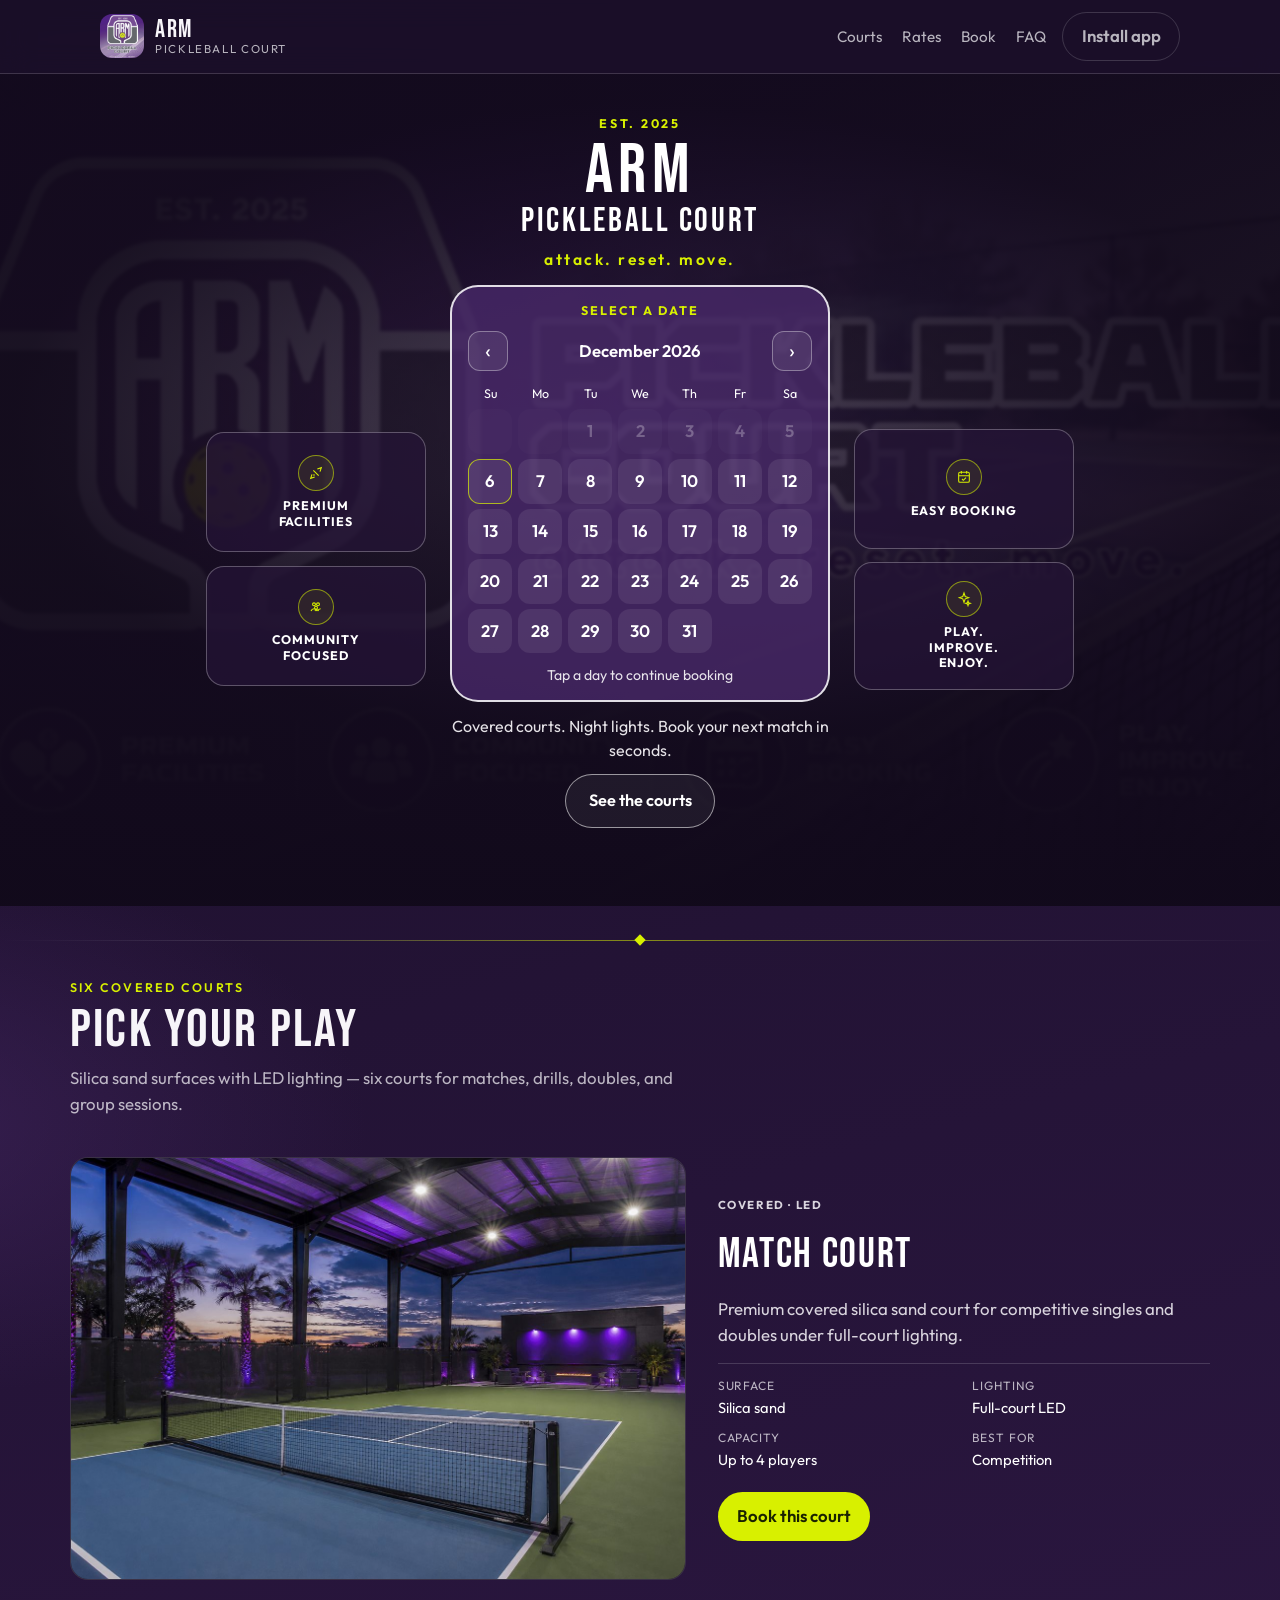
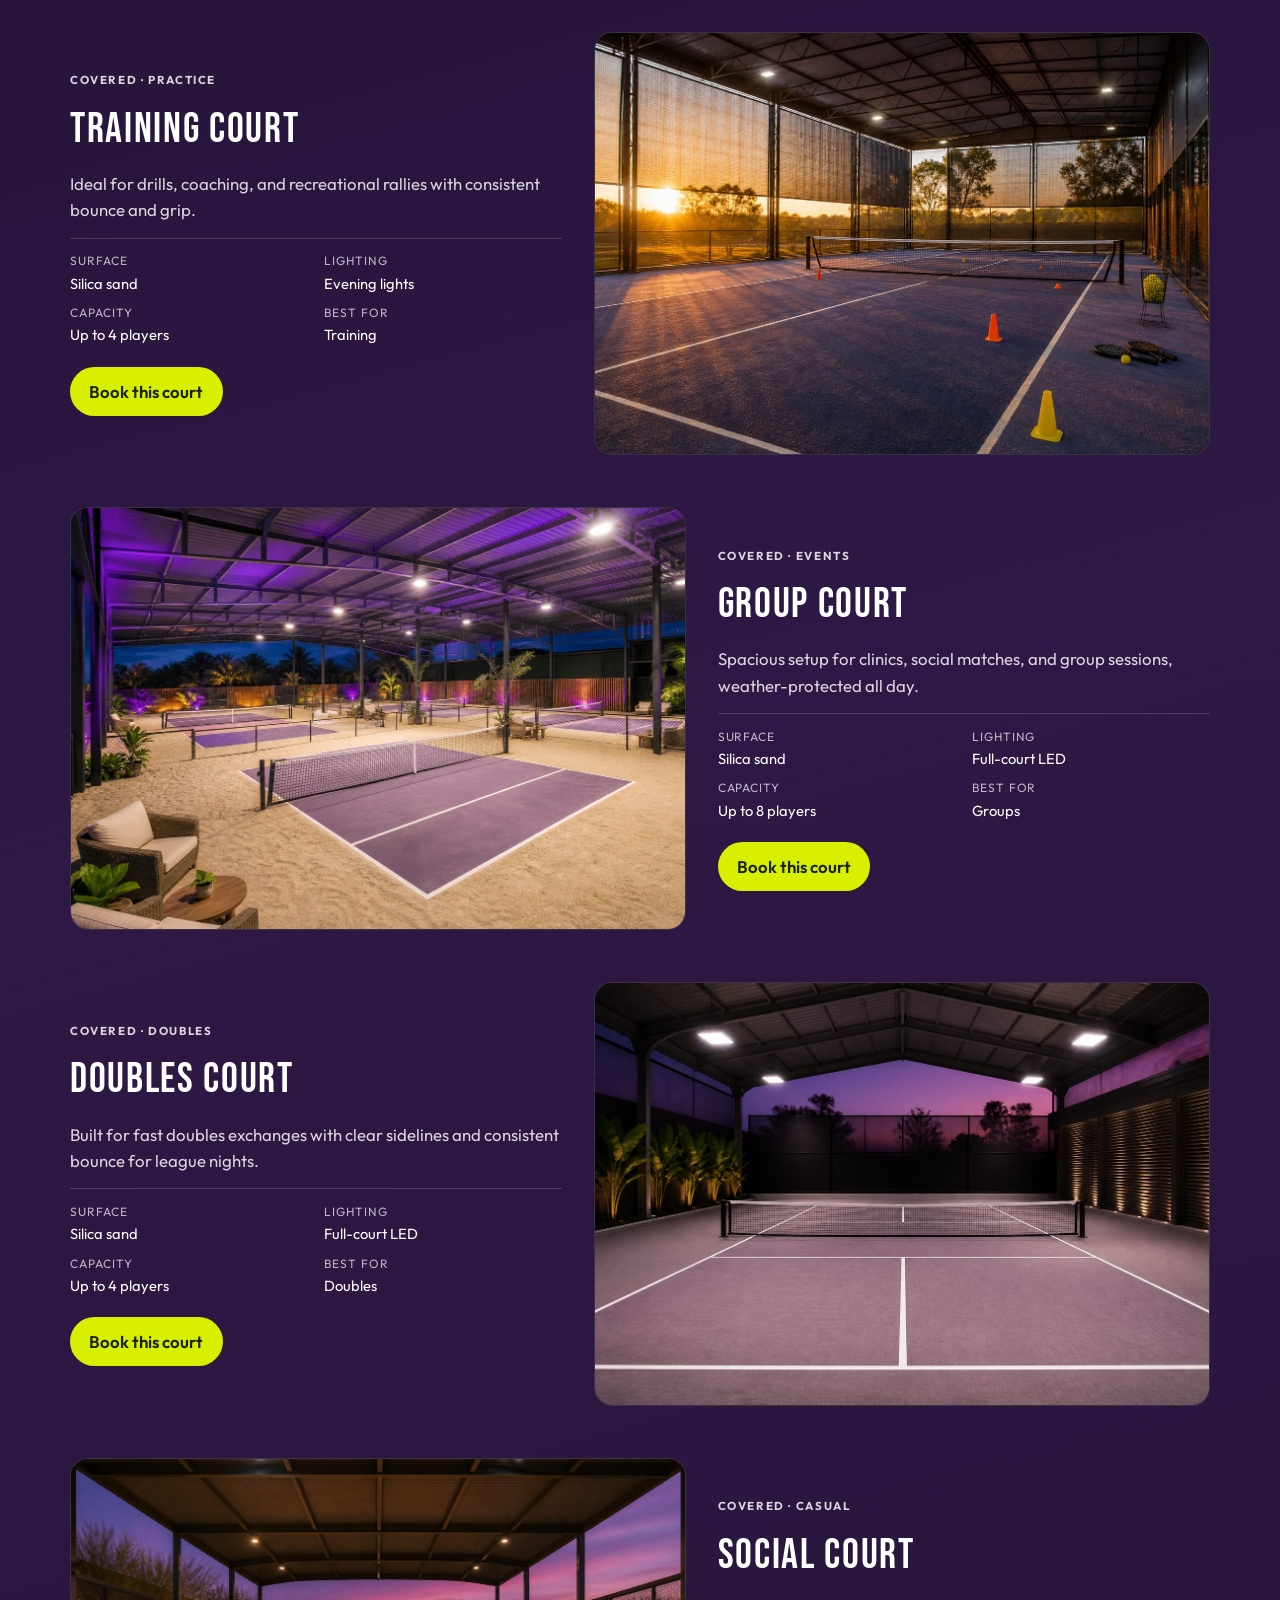
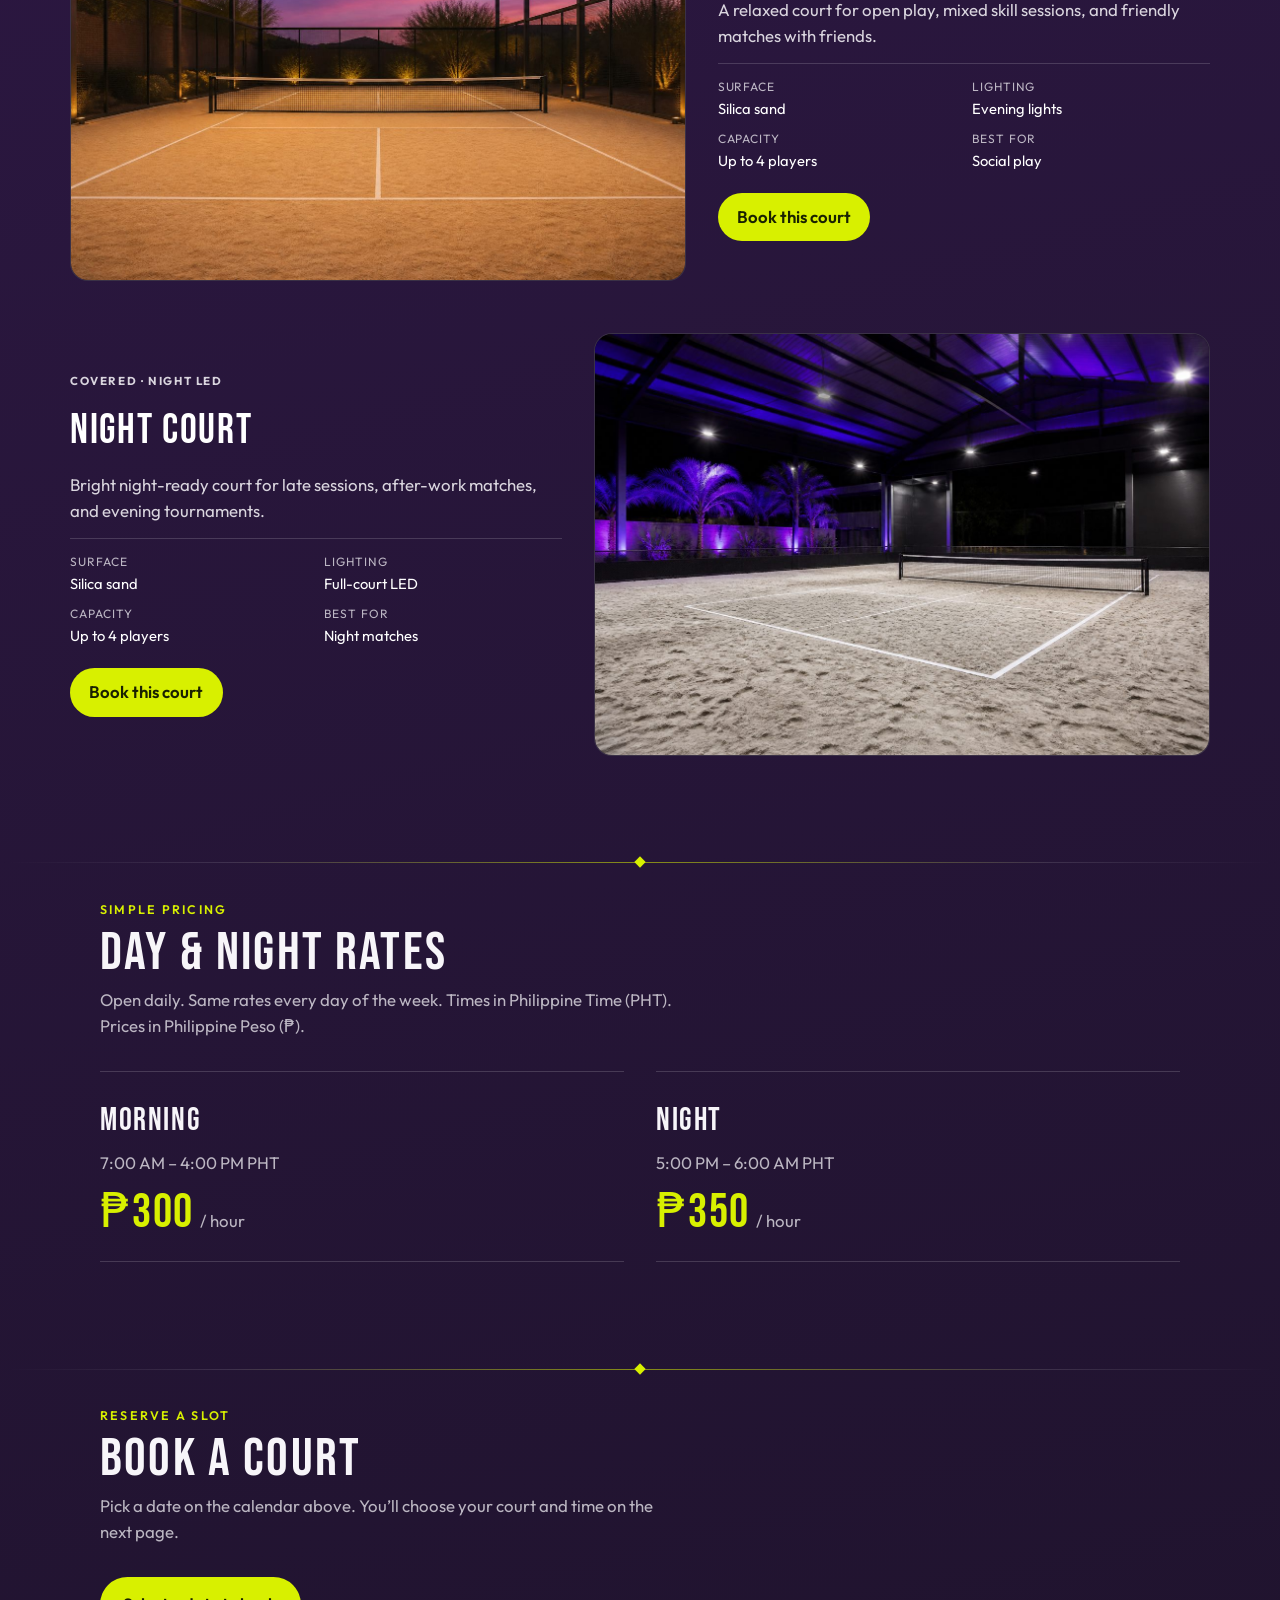
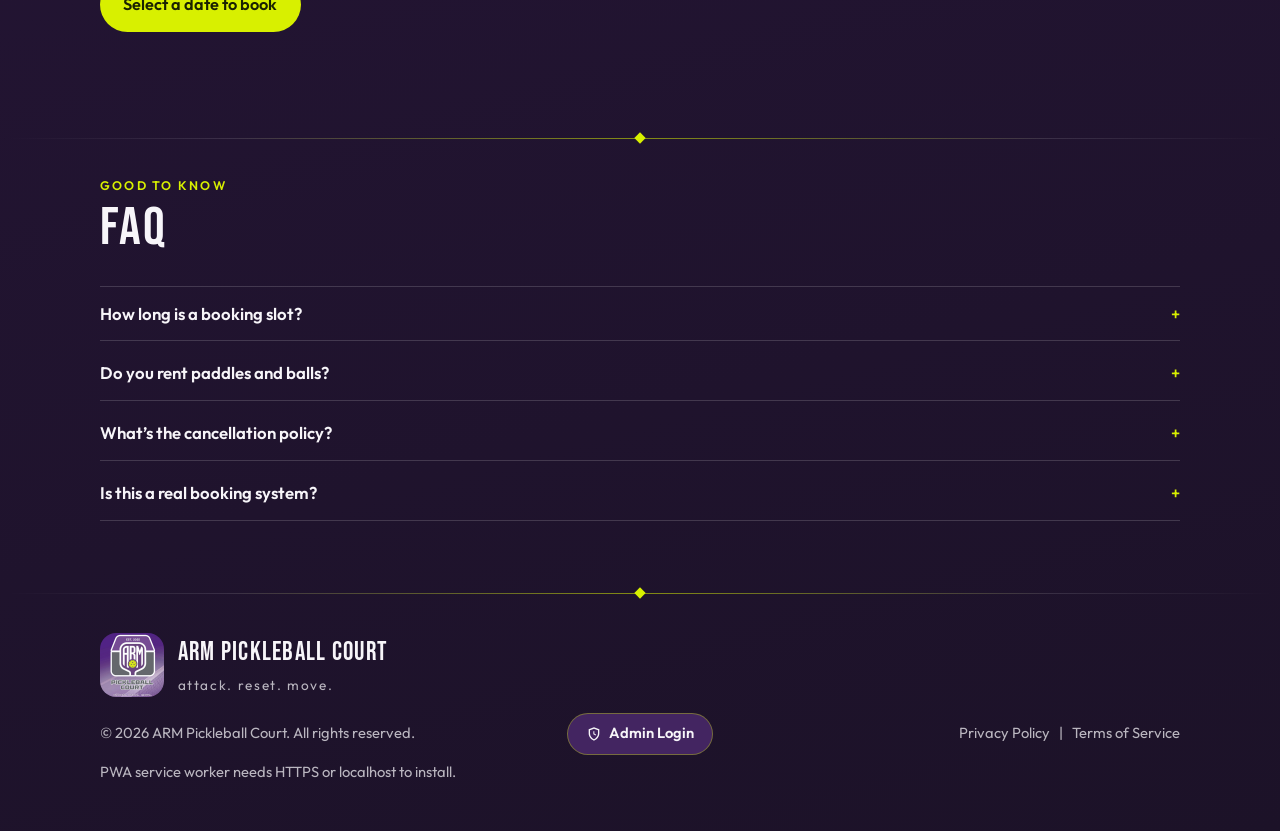
==== commit 319831e7: "Simplify landing navbar to brand and menu without Book a court. Co-authored-by: Cursor <cursoragent@" ====
--- a/index.html
+++ b/index.html
@@ -17,7 +17,7 @@
       href="https://fonts.googleapis.com/css2?family=Bebas+Neue&family=Outfit:wght@400;500;600;700&display=swap"
       rel="stylesheet"
     />
-    <link rel="stylesheet" href="/css/styles.css?v=41" />
+    <link rel="stylesheet" href="/css/styles.css?v=44" />
     <title>ARM Pickleball Court</title>
   </head>
   <body>
@@ -42,7 +42,6 @@
           <button type="button" class="btn btn-ghost install-btn" id="installBtn" hidden>
             Install app
           </button>
-          <a class="btn btn-accent" href="#heroCalendar">Book a court</a>
           <button type="button" class="nav-toggle" id="navToggle" aria-expanded="false" aria-controls="mobileNav" aria-label="Open menu">
             <span></span><span></span>
           </button>
@@ -53,9 +52,23 @@
         <a href="#rates">Rates</a>
         <a href="#heroCalendar">Book</a>
         <a href="#faq">FAQ</a>
+        <button type="button" class="btn btn-outline install-menu-btn" id="installMenuBtn">
+          Install app
+        </button>
         <a class="btn btn-accent" href="#heroCalendar">Book a court</a>
       </nav>
     </header>
+
+    <dialog class="install-dialog" id="installDialog" aria-labelledby="installDialogTitle">
+      <form method="dialog" class="install-dialog-card">
+        <h2 id="installDialogTitle">Install ARM Court</h2>
+        <p id="installDialogBody">
+          On Android Chrome: tap the browser menu (<strong>⋮</strong>), then choose
+          <strong>Install app</strong> or <strong>Add to Home screen</strong>.
+        </p>
+        <button type="submit" class="btn btn-accent" value="ok">Got it</button>
+      </form>
+    </dialog>
 
     <main id="main">
       <section class="hero" id="hero" aria-labelledby="hero-brand">
--- a/css/styles.css
+++ b/css/styles.css
@@ -107,6 +107,7 @@
   min-height: var(--header-h);
   display: flex;
   align-items: center;
+  justify-content: space-between;
   gap: 1rem;
 }
 
@@ -114,6 +115,8 @@
   display: flex;
   align-items: center;
   gap: 0.7rem;
+  min-width: 0;
+  flex: 0 1 auto;
 }
 
 .brand-mark img {
@@ -160,6 +163,7 @@
   display: flex;
   align-items: center;
   gap: 0.6rem;
+  flex-shrink: 0;
 }
 
 .nav-toggle {
@@ -190,6 +194,56 @@
 
 .mobile-nav[hidden] {
   display: none;
+}
+
+.mobile-nav .install-menu-btn {
+  width: 100%;
+  border-color: rgba(216, 240, 0, 0.55);
+  color: var(--lime);
+  background: rgba(216, 240, 0, 0.08);
+}
+
+.mobile-nav .install-menu-btn[hidden] {
+  display: none;
+}
+
+.install-dialog {
+  border: 1px solid var(--line);
+  border-radius: 18px;
+  padding: 0;
+  background: #241436;
+  color: var(--white);
+  width: min(22rem, calc(100vw - 2rem));
+  box-shadow: 0 18px 50px rgba(0, 0, 0, 0.45);
+}
+
+.install-dialog::backdrop {
+  background: rgba(10, 6, 16, 0.72);
+}
+
+.install-dialog-card {
+  display: grid;
+  gap: 0.85rem;
+  padding: 1.25rem 1.2rem 1.15rem;
+}
+
+.install-dialog-card h2 {
+  margin: 0;
+  font-family: var(--font-display);
+  font-size: 1.7rem;
+  letter-spacing: 0.06em;
+}
+
+.install-dialog-card p {
+  margin: 0;
+  color: var(--white-dim);
+  font-size: 0.98rem;
+  line-height: 1.45;
+}
+
+.install-dialog-card .btn {
+  width: 100%;
+  margin-top: 0.25rem;
 }
 
 /* Buttons */
@@ -240,38 +294,61 @@
 
 @media (max-width: 719px) {
   .install-btn,
-  .change-date-btn {
+  .change-date-btn,
+  .header-cta {
     display: none !important;
   }
 
   :root {
-    --header-h: 58px;
+    --header-h: 60px;
   }
 
   .header-inner {
     max-width: none;
     width: 100%;
     min-height: var(--header-h);
-    padding: 0.5rem 0.75rem;
-    gap: 0.5rem;
+    padding: 0.55rem 0.9rem;
+    gap: 0.75rem;
+  }
+
+  .brand-mark {
+    gap: 0.65rem;
   }
 
   .brand-mark img {
-    width: 36px;
-    height: 36px;
+    width: 40px;
+    height: 40px;
+    border-radius: 10px;
+  }
+
+  .brand-text {
+    min-width: 0;
   }
 
   .brand-name {
-    font-size: 1.3rem;
+    font-size: 1.45rem;
+    letter-spacing: 0.05em;
   }
 
   .brand-sub {
-    font-size: 0.62rem;
-  }
-
-  .header-actions .btn-accent {
-    padding: 0.55rem 0.85rem;
-    font-size: 0.88rem;
+    font-size: 0.68rem;
+    letter-spacing: 0.12em;
+    white-space: nowrap;
+    overflow: hidden;
+    text-overflow: ellipsis;
+    max-width: 12rem;
+  }
+
+  .header-actions {
+    gap: 0.45rem;
+    margin-left: 0;
+  }
+
+  .nav-toggle {
+    width: 40px;
+    height: 40px;
+    flex-shrink: 0;
+    border-radius: 10px;
   }
 
   .hero {
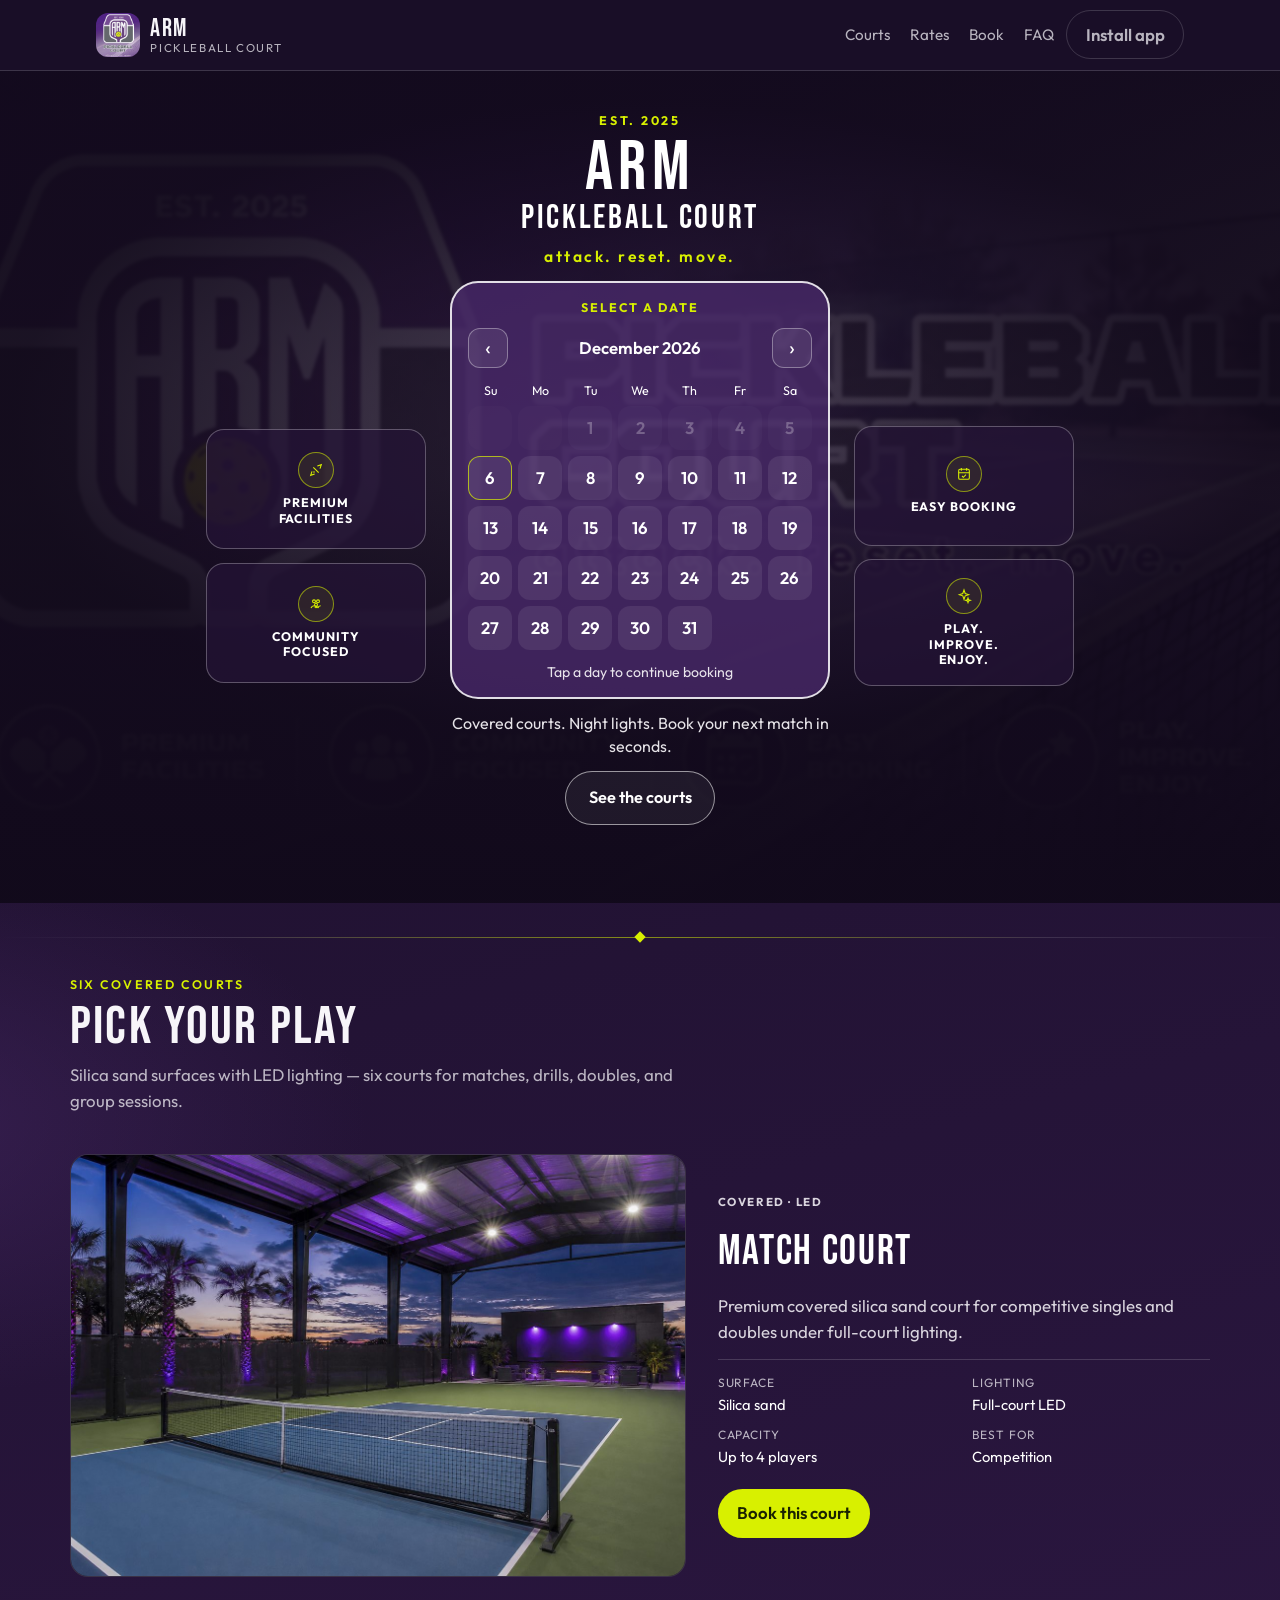
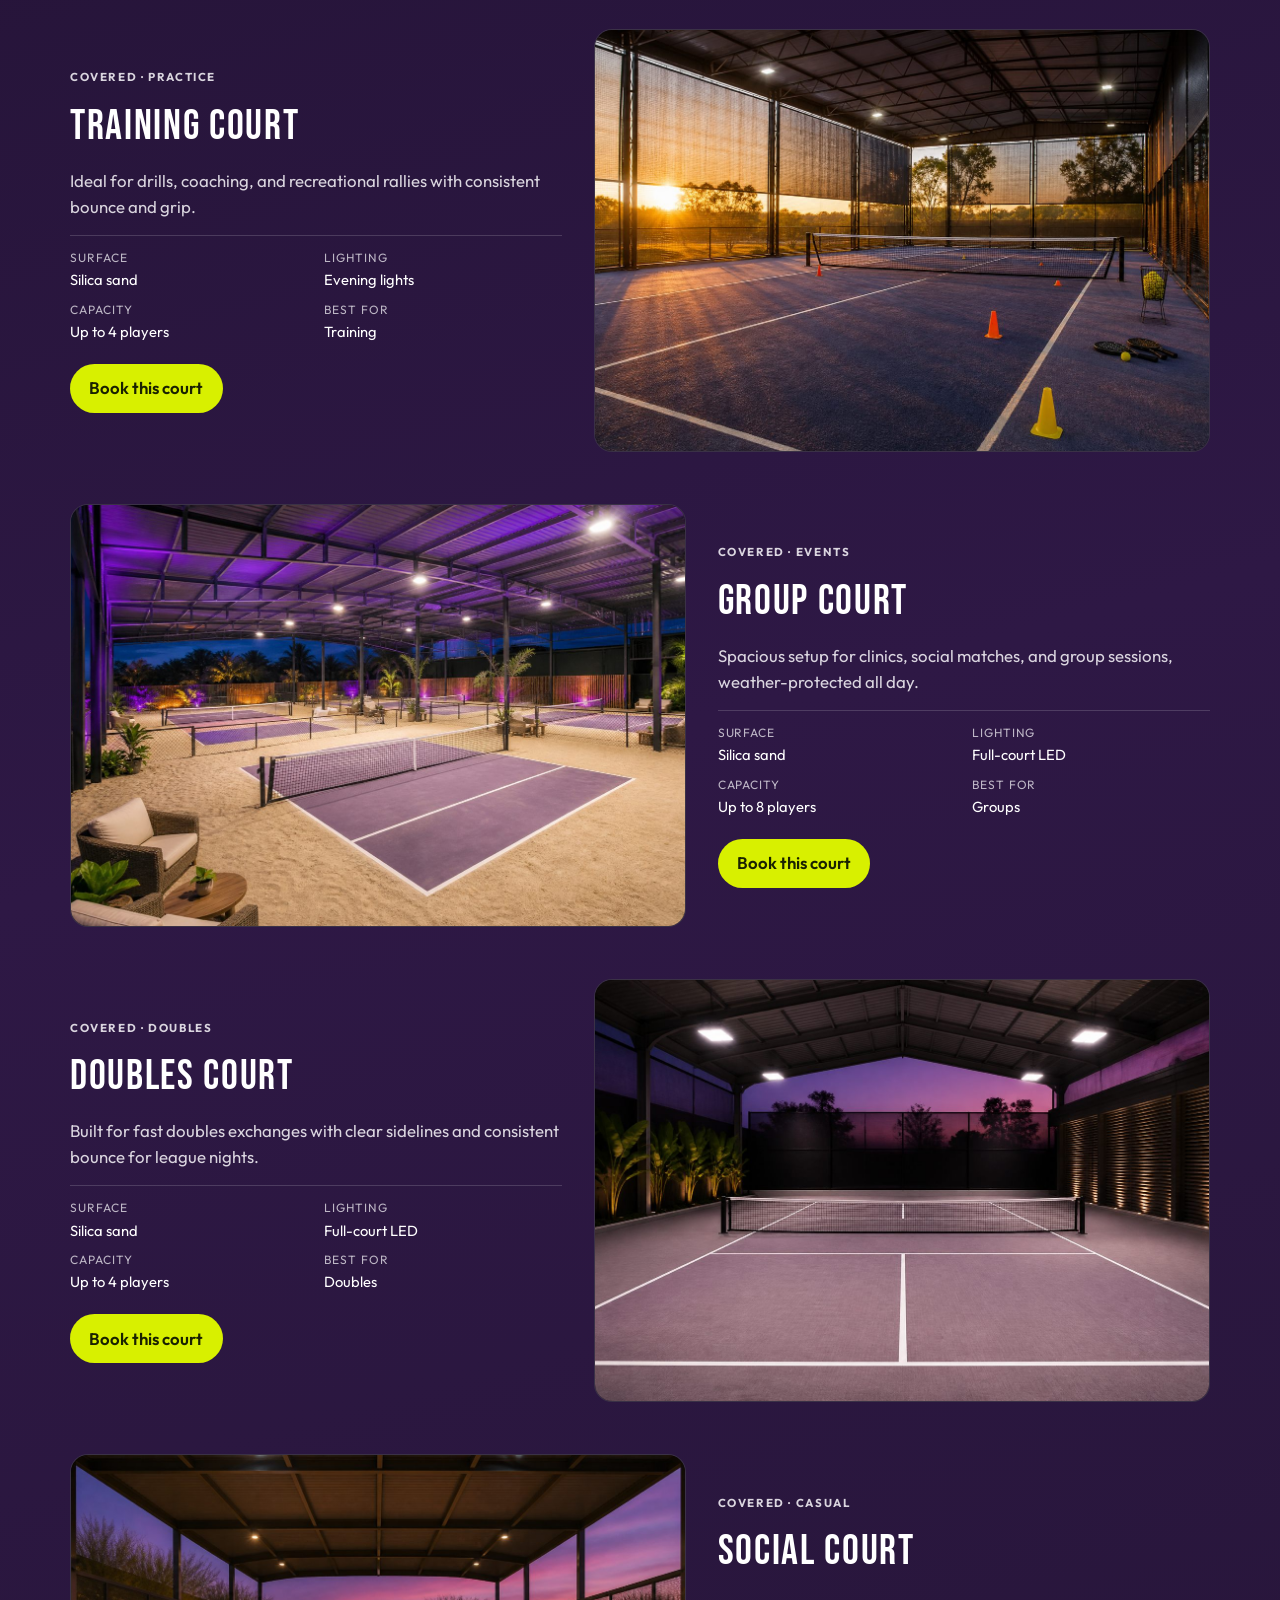
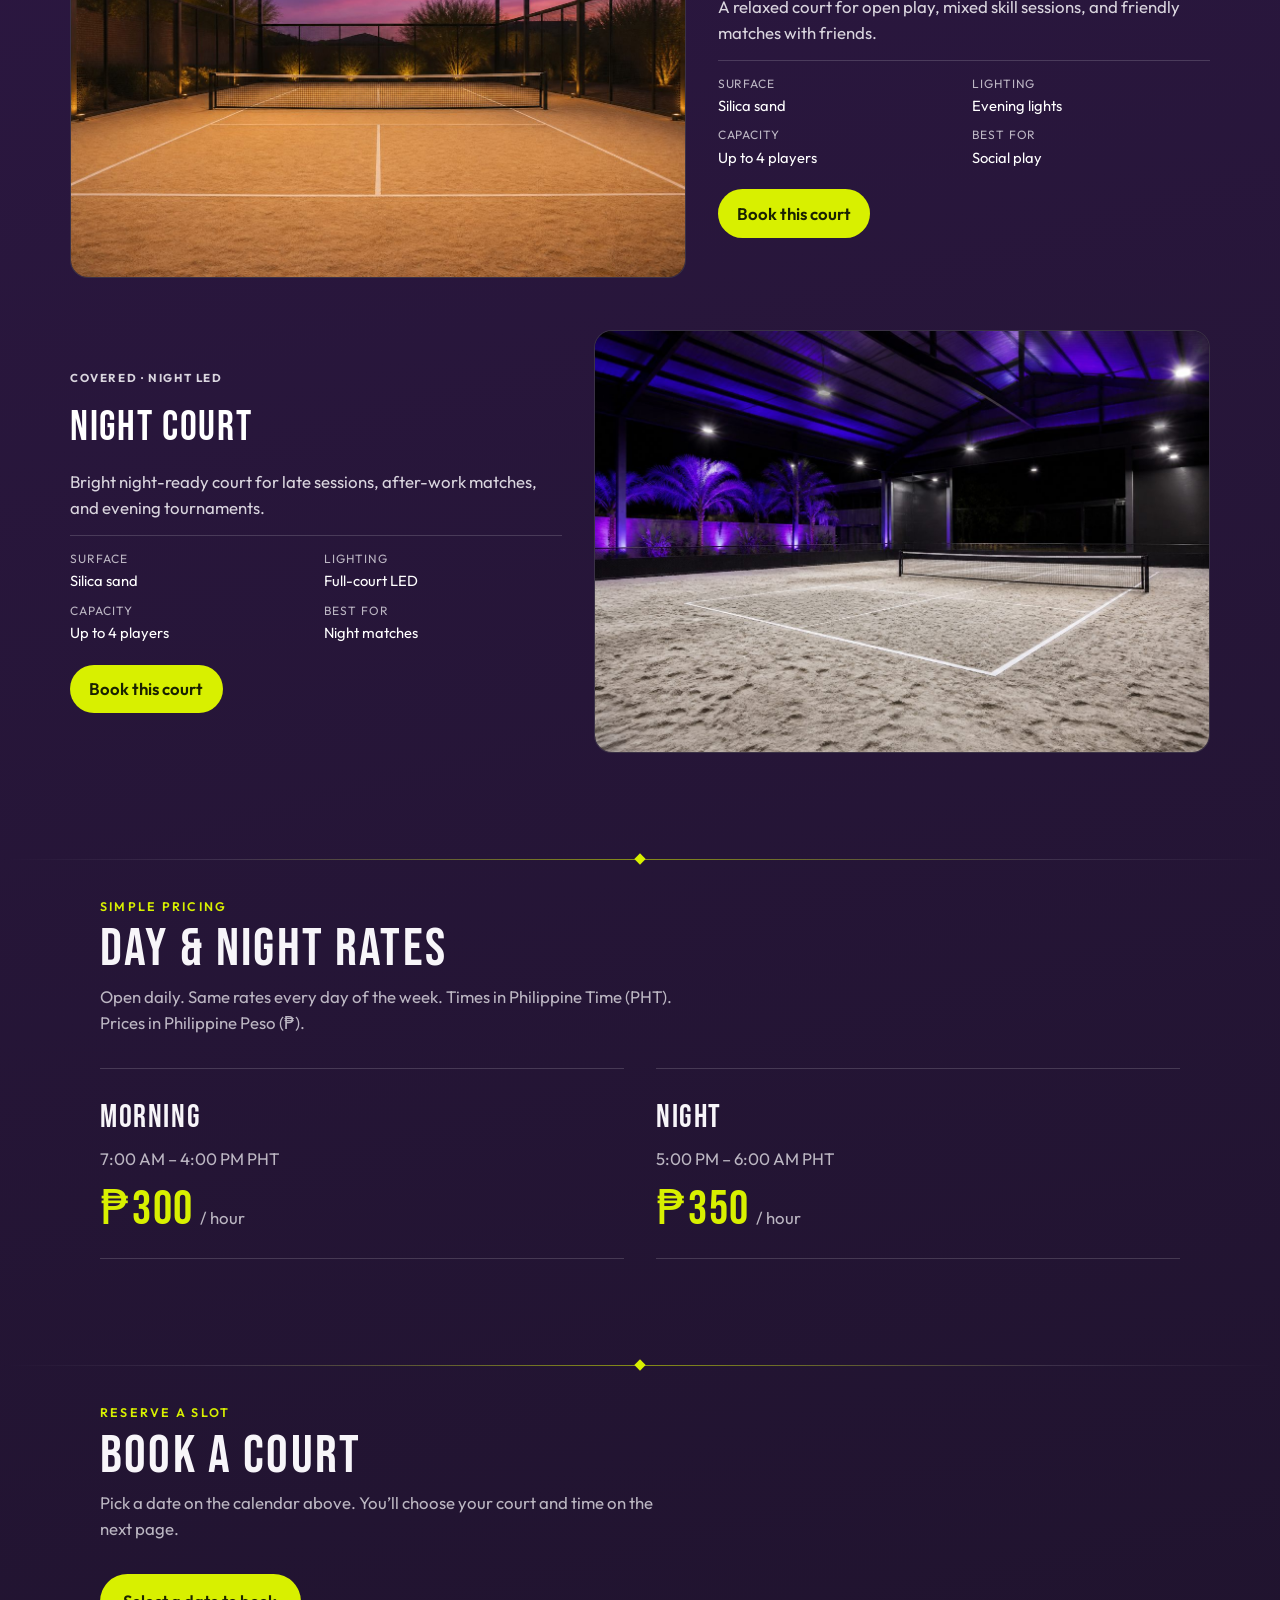
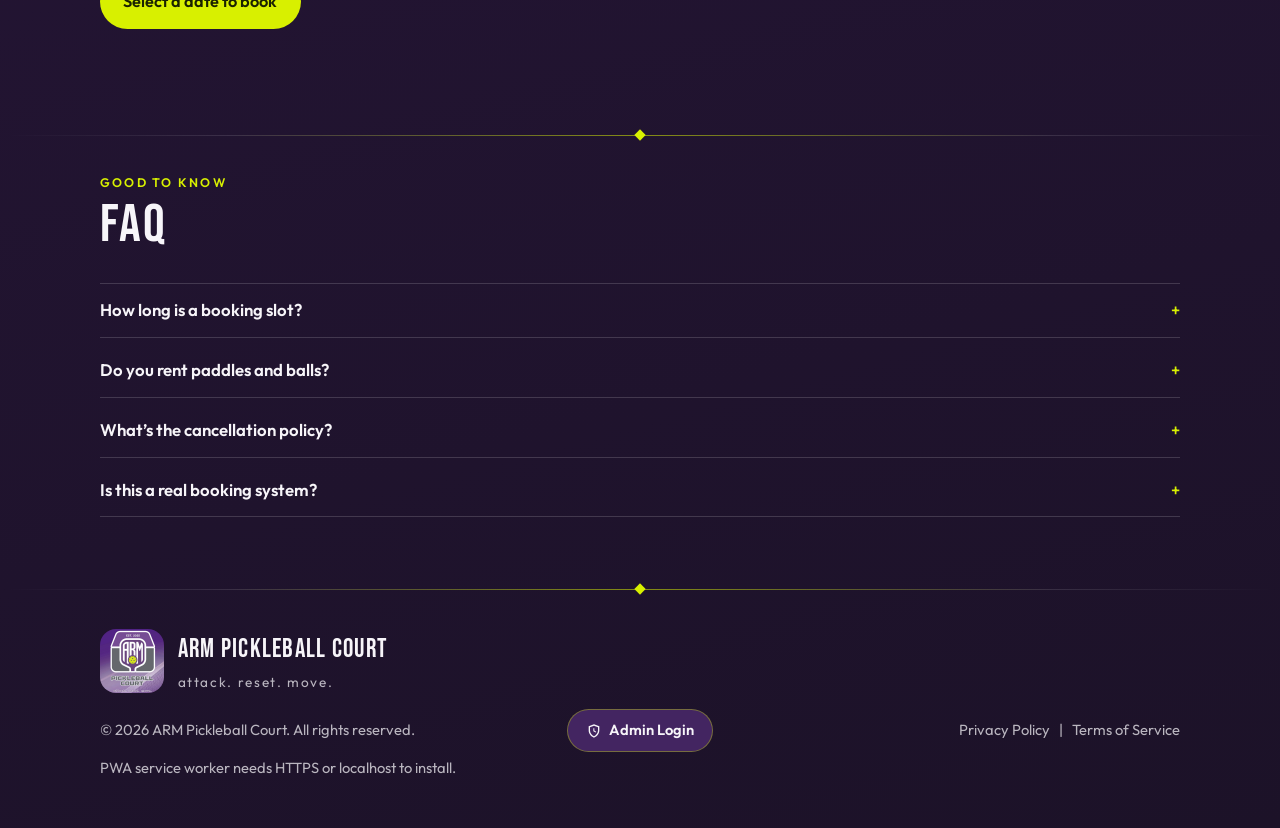
==== commit 1aa28607: "Unify all mobile navbars to brand plus menu only, matching payment. Co-authored-by: Cursor <cursorag" ====
--- a/index.html
+++ b/index.html
@@ -17,7 +17,7 @@
       href="https://fonts.googleapis.com/css2?family=Bebas+Neue&family=Outfit:wght@400;500;600;700&display=swap"
       rel="stylesheet"
     />
-    <link rel="stylesheet" href="/css/styles.css?v=44" />
+    <link rel="stylesheet" href="/css/styles.css?v=46" />
     <title>ARM Pickleball Court</title>
   </head>
   <body>
--- a/css/styles.css
+++ b/css/styles.css
@@ -96,27 +96,36 @@
   top: 0;
   z-index: 50;
   backdrop-filter: blur(14px);
-  background: rgba(26, 15, 40, 0.78);
+  background: rgba(26, 15, 40, 0.92);
   border-bottom: 1px solid var(--line);
 }
 
 .header-inner {
   max-width: 1120px;
   margin: 0 auto;
-  padding: 0.75rem 1.25rem;
+  padding: 0.65rem 1rem;
   min-height: var(--header-h);
   display: flex;
   align-items: center;
   justify-content: space-between;
-  gap: 1rem;
+  gap: 0.75rem;
 }
 
 .brand-mark {
   display: flex;
   align-items: center;
-  gap: 0.7rem;
+  gap: 0.65rem;
   min-width: 0;
-  flex: 0 1 auto;
+  flex: 1 1 auto;
+}
+
+.header-actions {
+  margin-left: auto;
+  display: flex;
+  align-items: center;
+  justify-content: flex-end;
+  gap: 0.5rem;
+  flex: 0 0 auto;
 }
 
 .brand-mark img {
@@ -156,14 +165,6 @@
 .nav a:hover,
 .mobile-nav a:hover {
   color: var(--white);
-}
-
-.header-actions {
-  margin-left: auto;
-  display: flex;
-  align-items: center;
-  gap: 0.6rem;
-  flex-shrink: 0;
 }
 
 .nav-toggle {
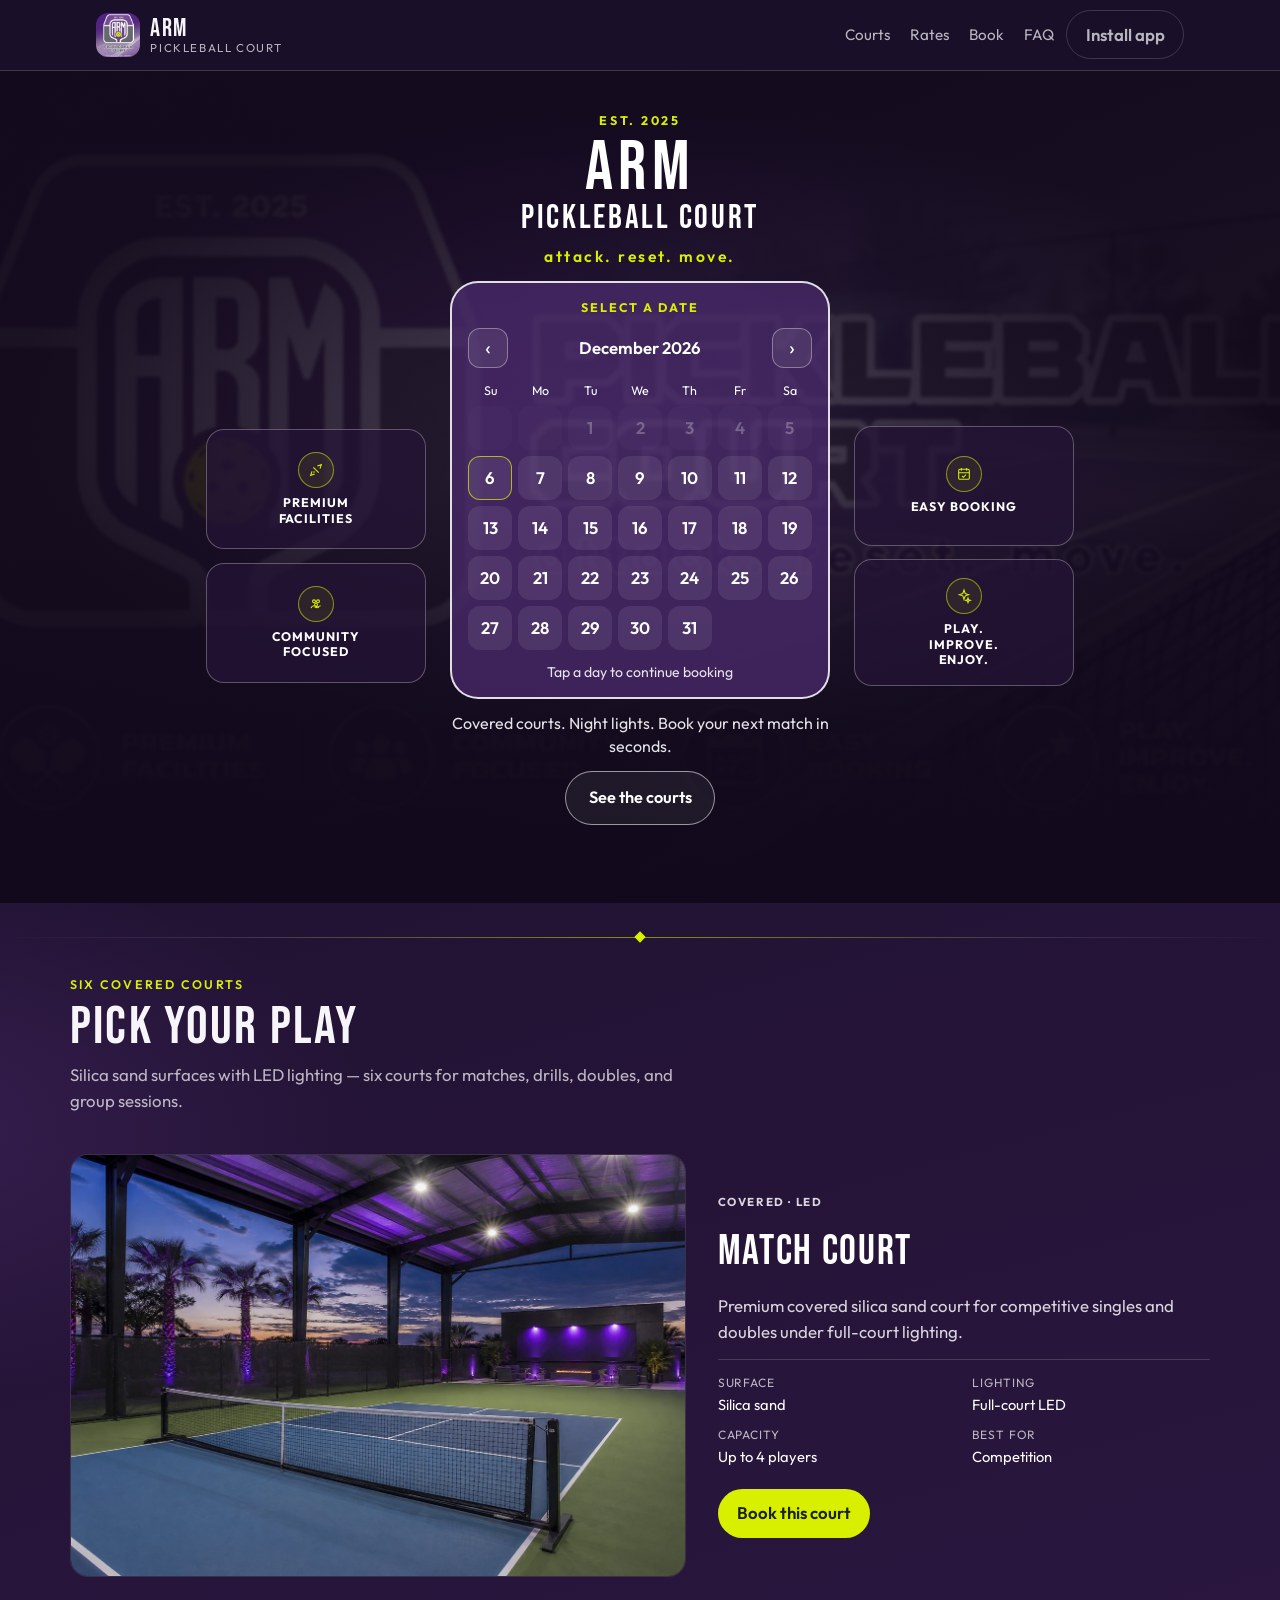
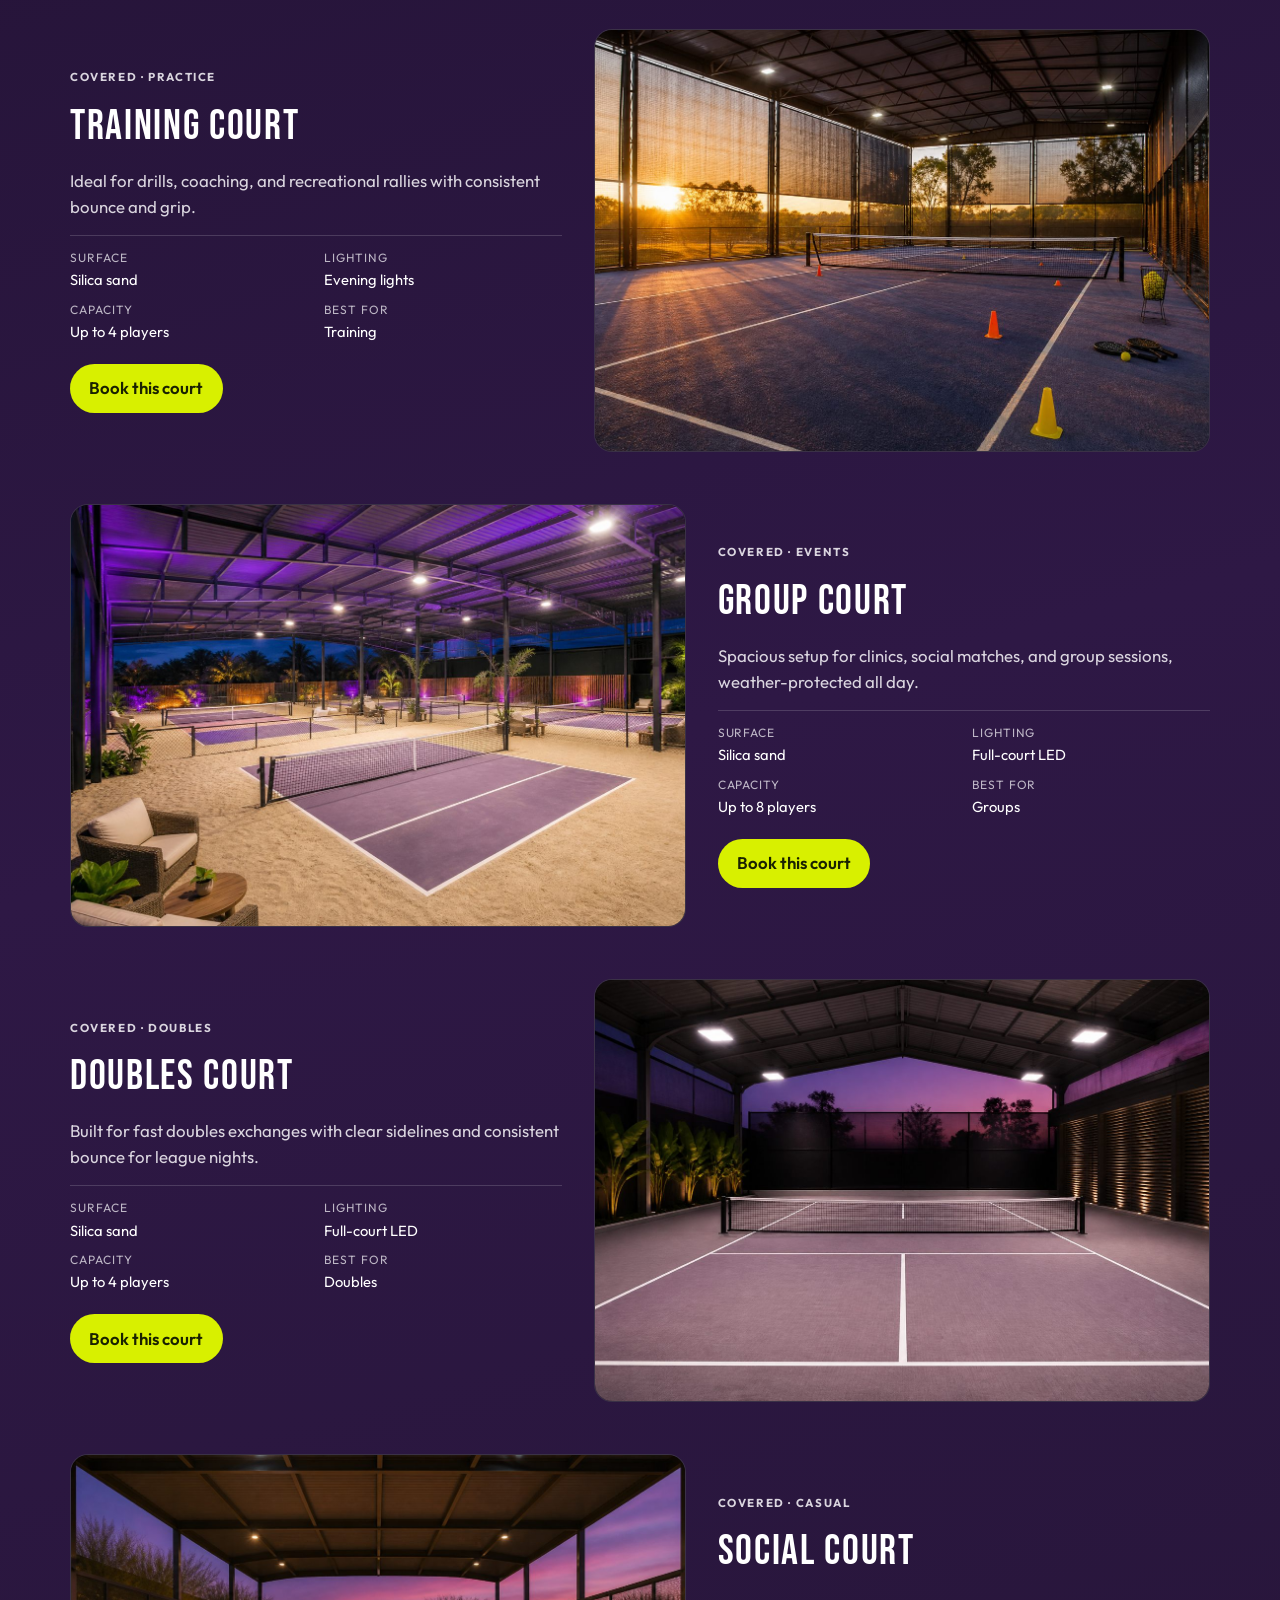
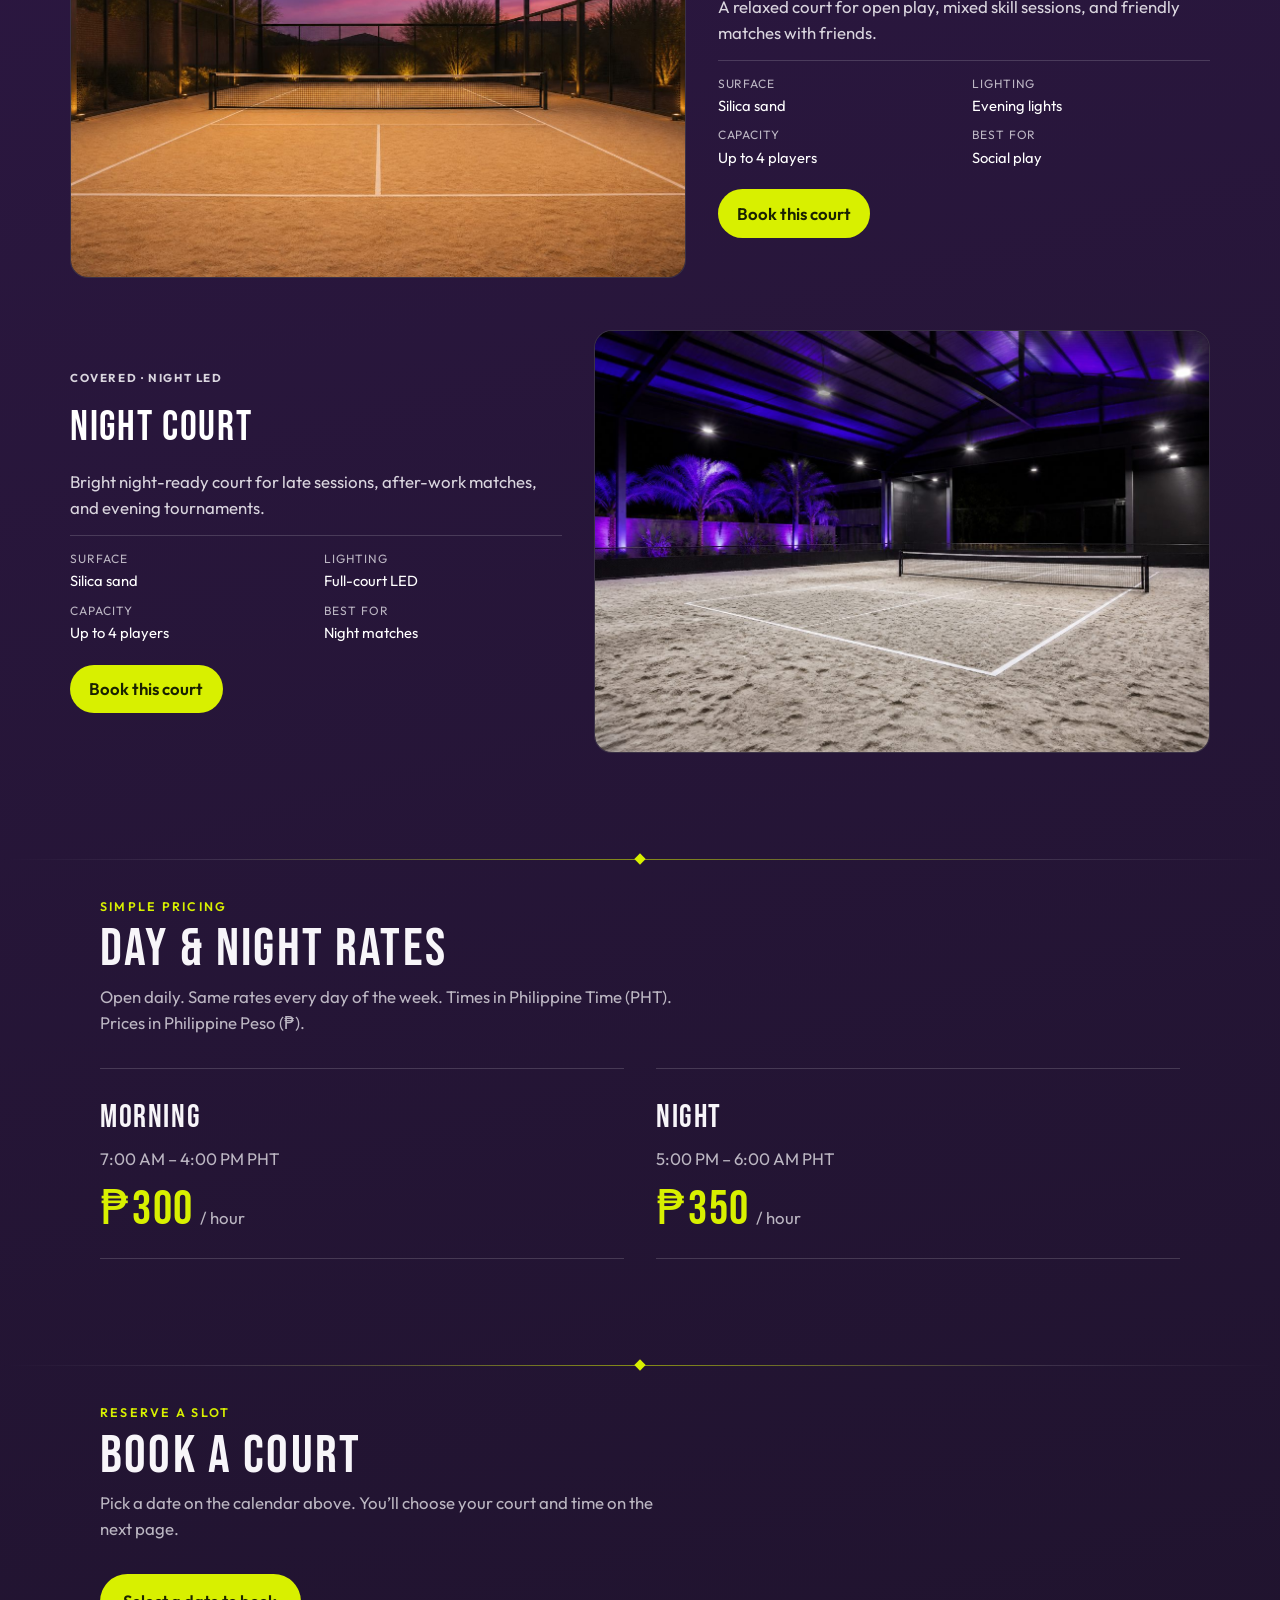
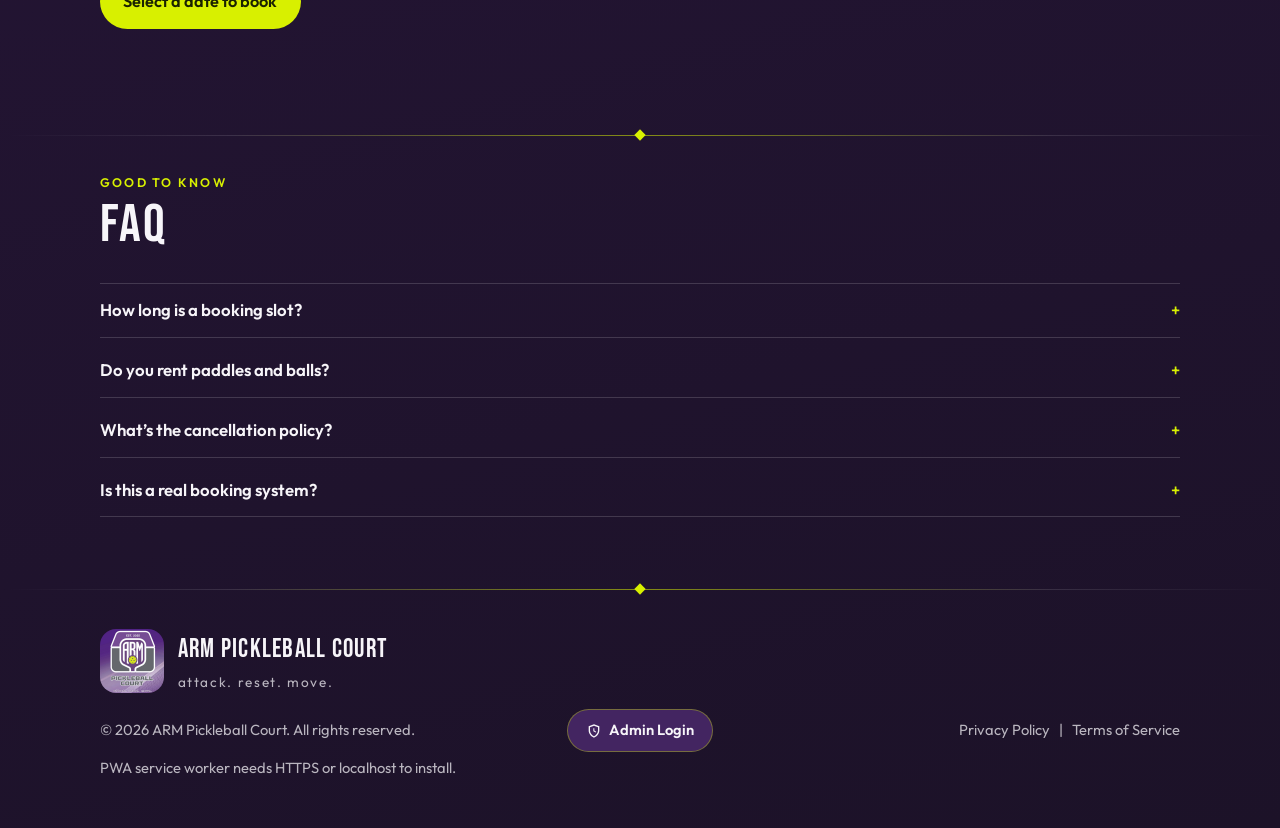
==== commit a0d8a153: "Cache-bust landing and book CSS after solid header change. Co-authored-by: Cursor <cursoragent@curso" ====
--- a/index.html
+++ b/index.html
@@ -17,7 +17,7 @@
       href="https://fonts.googleapis.com/css2?family=Bebas+Neue&family=Outfit:wght@400;500;600;700&display=swap"
       rel="stylesheet"
     />
-    <link rel="stylesheet" href="/css/styles.css?v=46" />
+    <link rel="stylesheet" href="/css/styles.css?v=47" />
     <title>ARM Pickleball Court</title>
   </head>
   <body>
--- a/css/styles.css
+++ b/css/styles.css
@@ -90,13 +90,18 @@
   top: 12px;
 }
 
-/* Header */
+/* Header — full-bleed bar (not floating) */
 .site-header {
-  position: sticky;
-  top: 0;
+  position: relative;
+  top: auto;
   z-index: 50;
-  backdrop-filter: blur(14px);
-  background: rgba(26, 15, 40, 0.92);
+  width: 100%;
+  margin: 0;
+  border-radius: 0;
+  box-shadow: none;
+  backdrop-filter: none;
+  -webkit-backdrop-filter: none;
+  background: #1a0f28;
   border-bottom: 1px solid var(--line);
 }
 
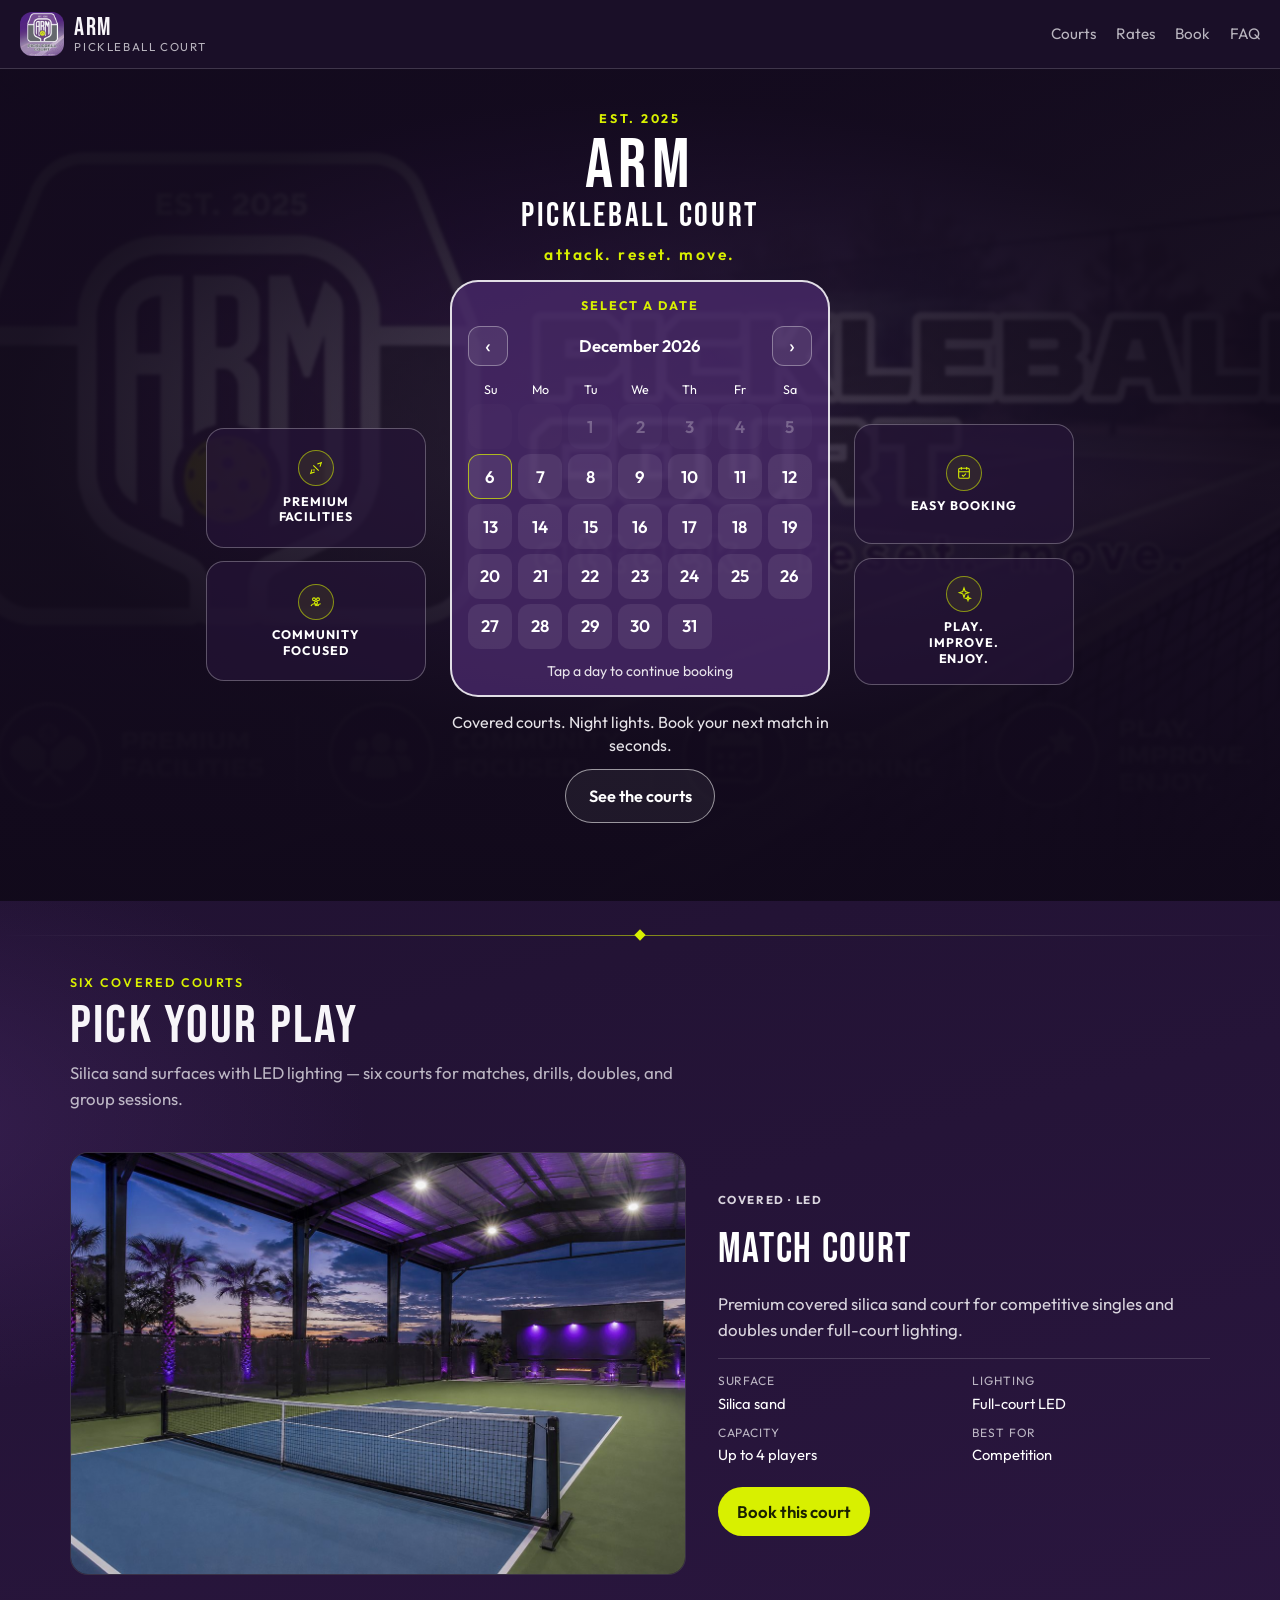
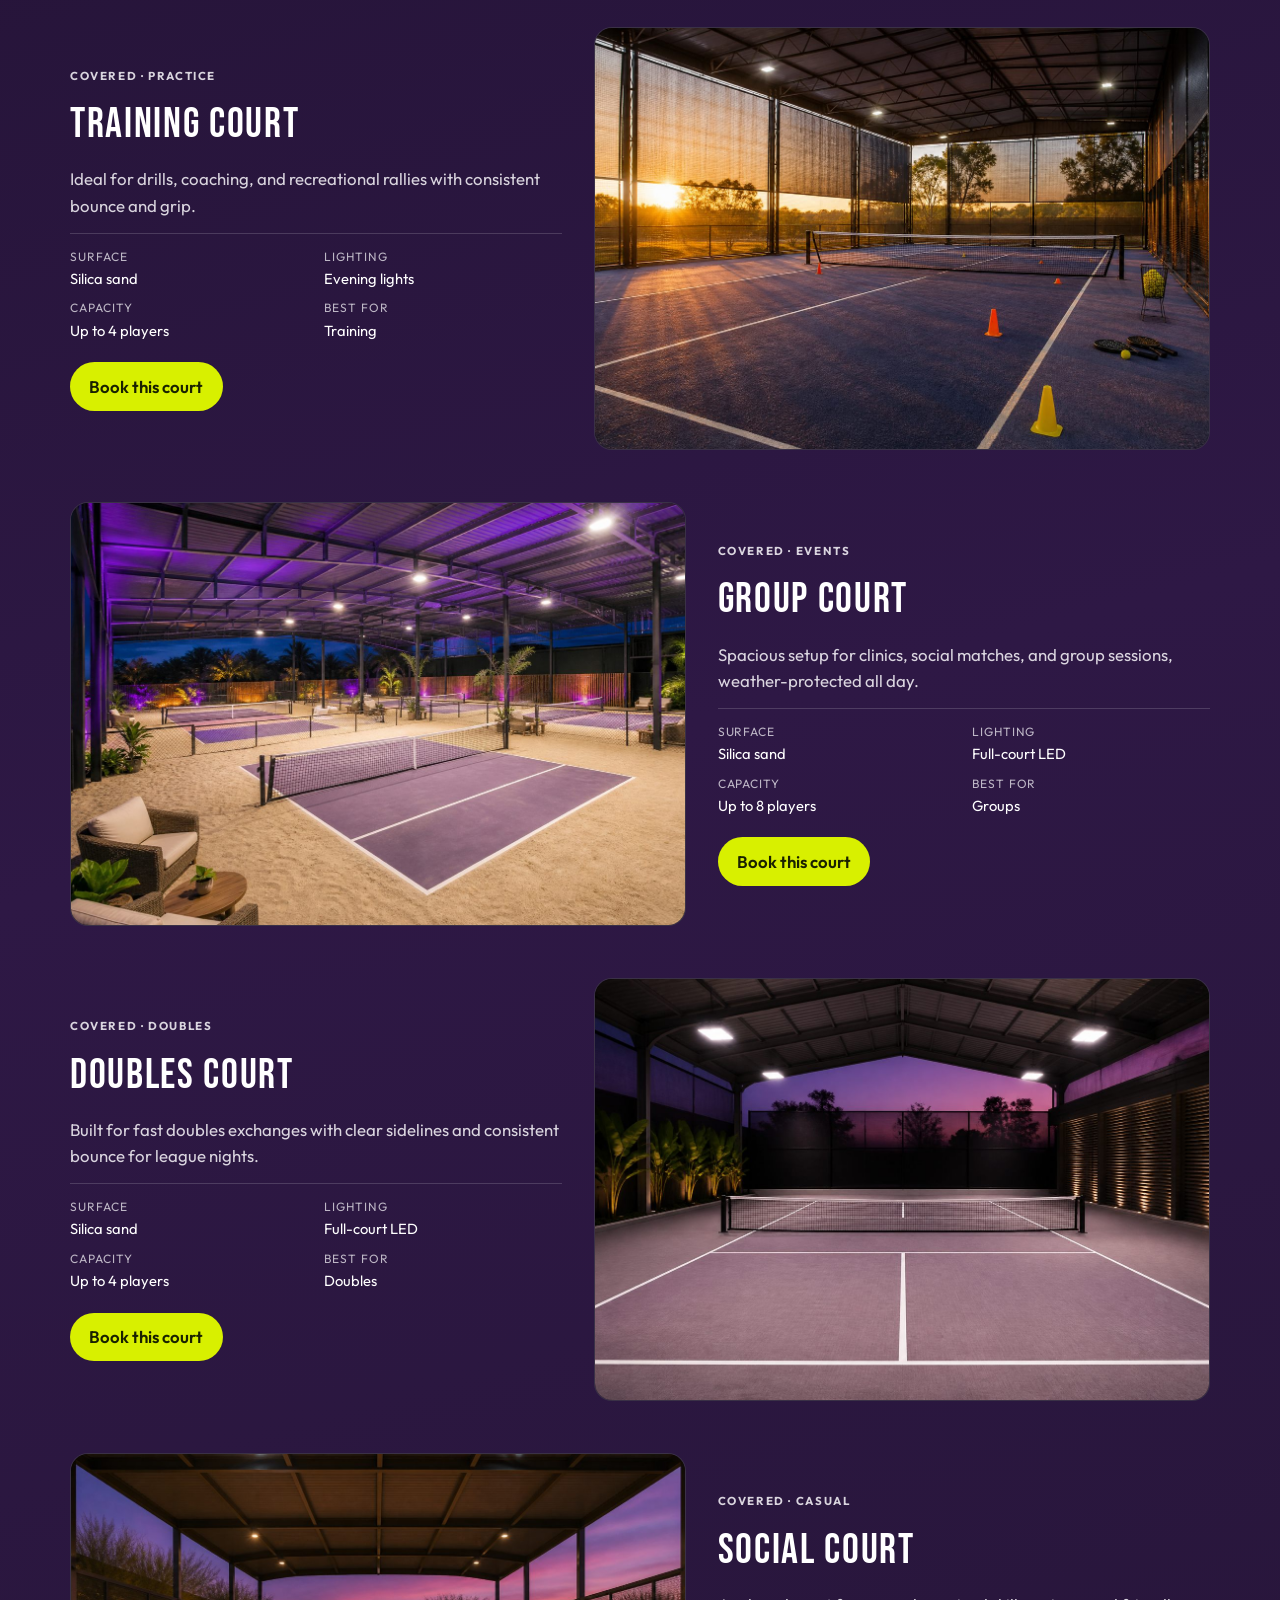
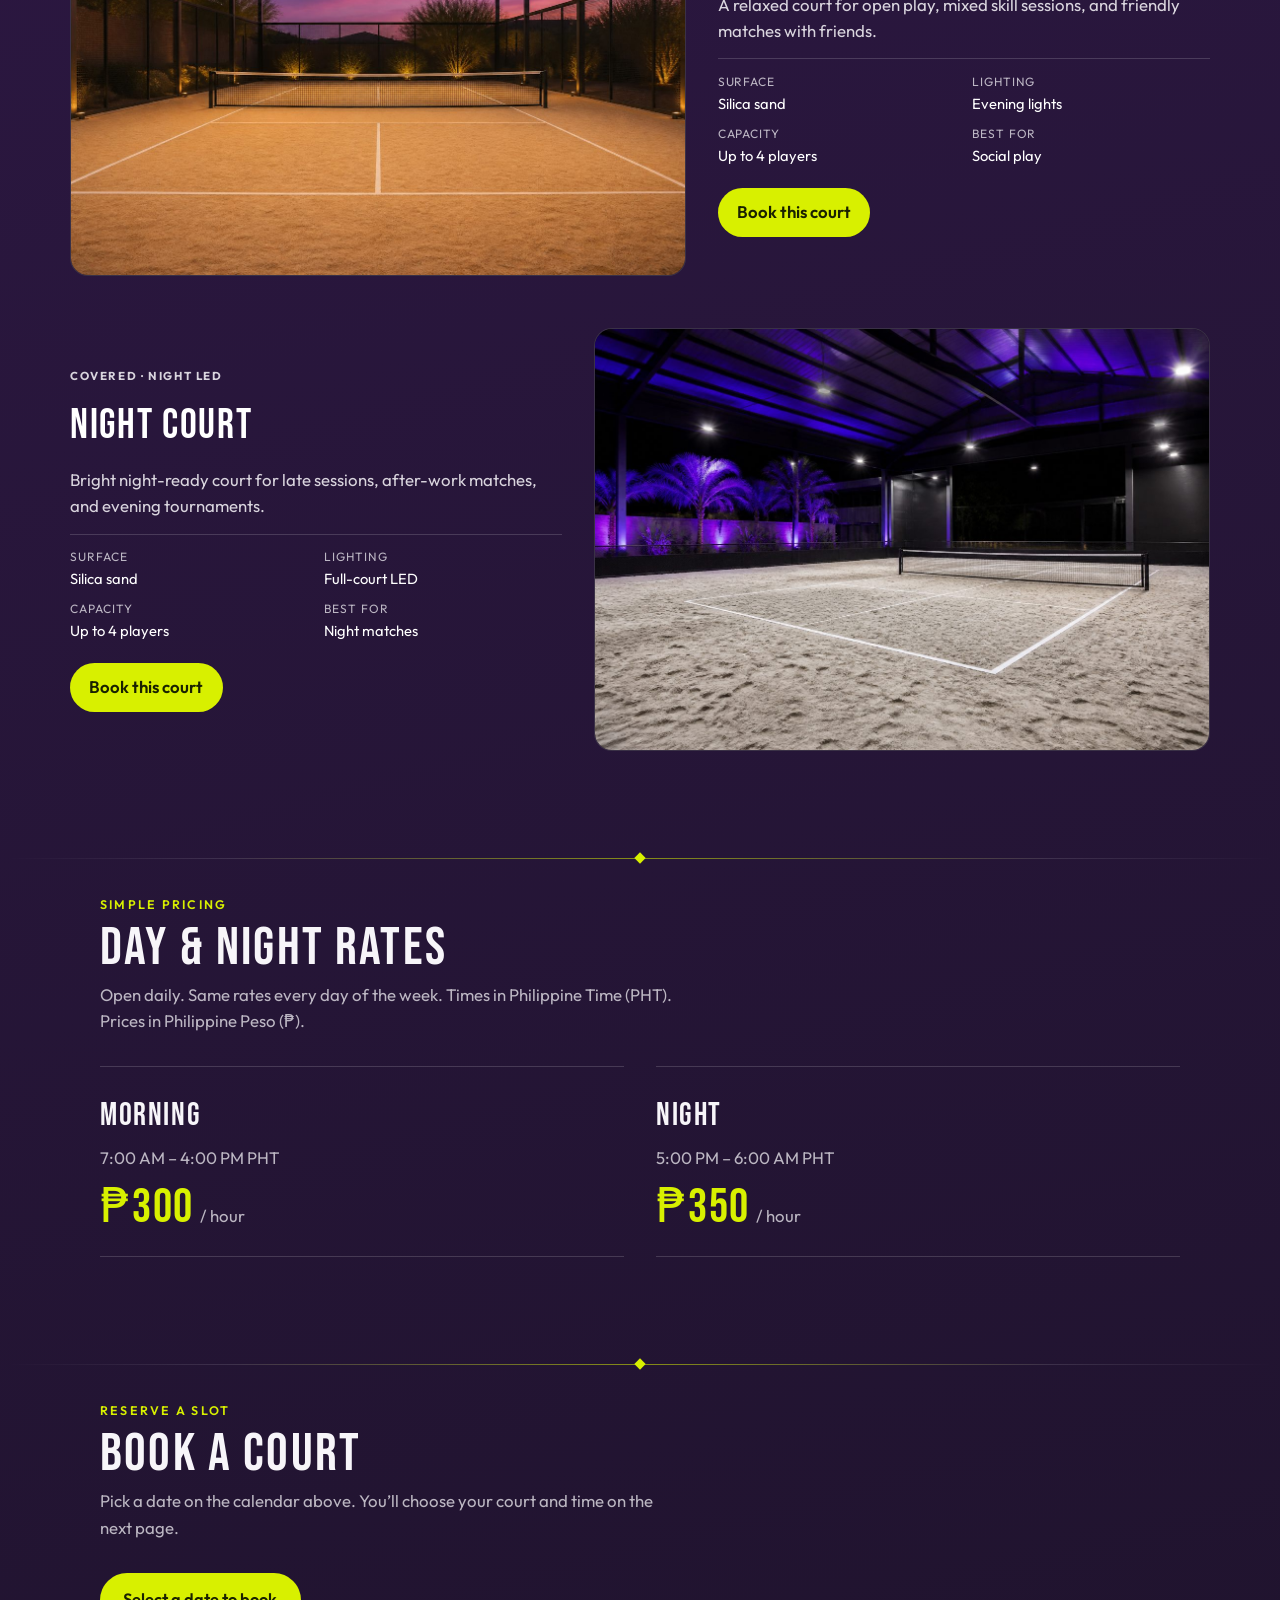
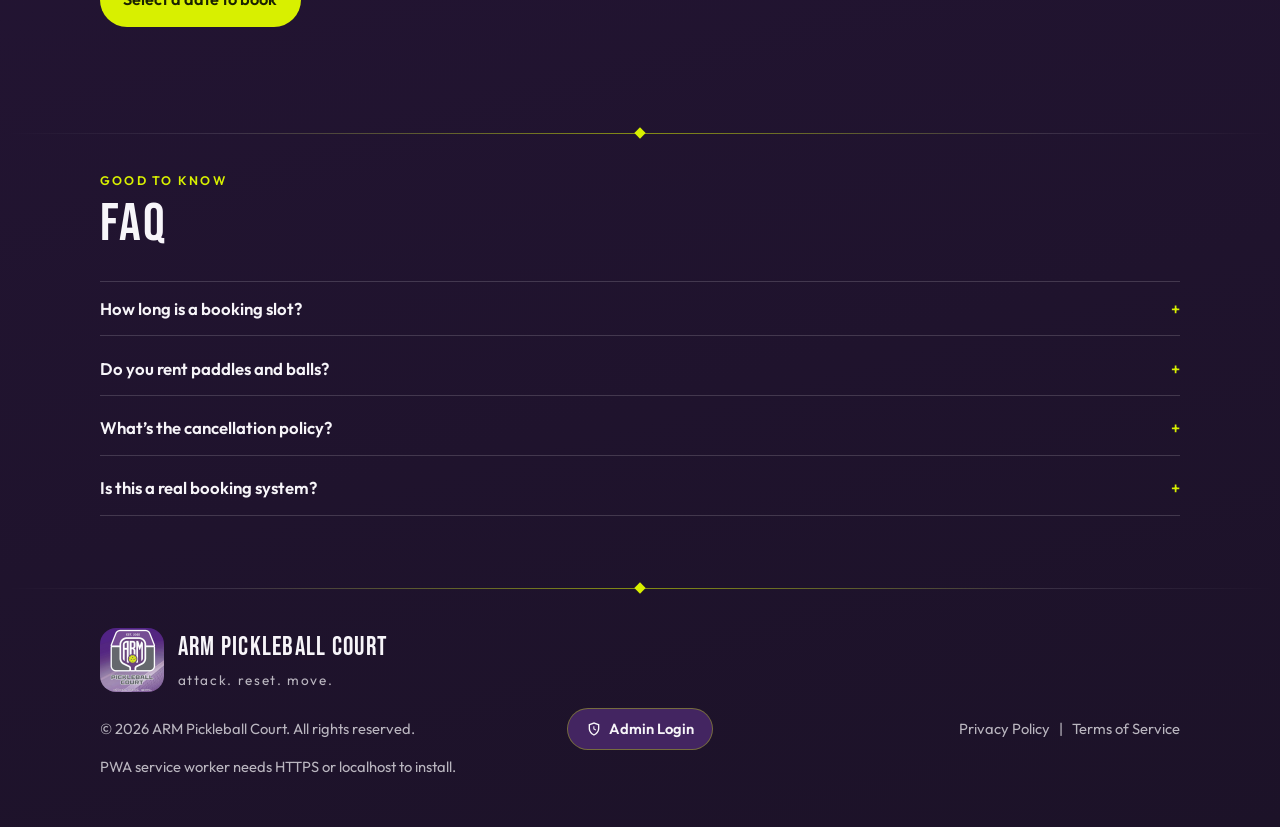
==== commit 4e337ab1: "Fix confirmation floating nav caused by body padding; match book page header. Co-authored-by: Cursor" ====
--- a/index.html
+++ b/index.html
@@ -17,7 +17,7 @@
       href="https://fonts.googleapis.com/css2?family=Bebas+Neue&family=Outfit:wght@400;500;600;700&display=swap"
       rel="stylesheet"
     />
-    <link rel="stylesheet" href="/css/styles.css?v=47" />
+    <link rel="stylesheet" href="/css/styles.css?v=48" />
     <title>ARM Pickleball Court</title>
   </head>
   <body>
--- a/css/styles.css
+++ b/css/styles.css
@@ -106,14 +106,15 @@
 }
 
 .header-inner {
-  max-width: 1120px;
-  margin: 0 auto;
-  padding: 0.65rem 1rem;
+  width: 100%;
+  max-width: none;
+  margin: 0;
+  padding: 0.65rem 1.25rem;
   min-height: var(--header-h);
   display: flex;
   align-items: center;
   justify-content: space-between;
-  gap: 0.75rem;
+  gap: 1rem;
 }
 
 .brand-mark {
@@ -121,7 +122,7 @@
   align-items: center;
   gap: 0.65rem;
   min-width: 0;
-  flex: 1 1 auto;
+  flex: 0 1 auto;
 }
 
 .header-actions {
@@ -1252,12 +1253,12 @@
   background: rgba(10, 6, 16, 0.72);
 }
 
-.confirm-body {
+.confirm-dialog .confirm-body {
   margin: 0;
   padding: 1.5rem;
 }
 
-.confirm-body h2 {
+.confirm-dialog .confirm-body h2 {
   margin: 0 0 0.6rem;
   font-family: var(--font-display);
   font-size: 2.2rem;
@@ -1265,7 +1266,7 @@
   font-weight: 400;
 }
 
-.confirm-body menu {
+.confirm-dialog .confirm-body menu {
   margin: 1.25rem 0 0;
   padding: 0;
   display: flex;
@@ -1476,19 +1477,17 @@
 @media (min-width: 720px) {
   .nav {
     display: flex;
+    margin-left: auto;
   }
 
   .nav-toggle,
-  .mobile-nav {
+  .mobile-nav,
+  .header-actions {
     display: none !important;
   }
 
-  .header-actions {
-    margin-left: 0;
-  }
-
   .header-inner .brand-mark {
-    margin-right: auto;
+    margin-right: 0;
   }
 
   .court-list {
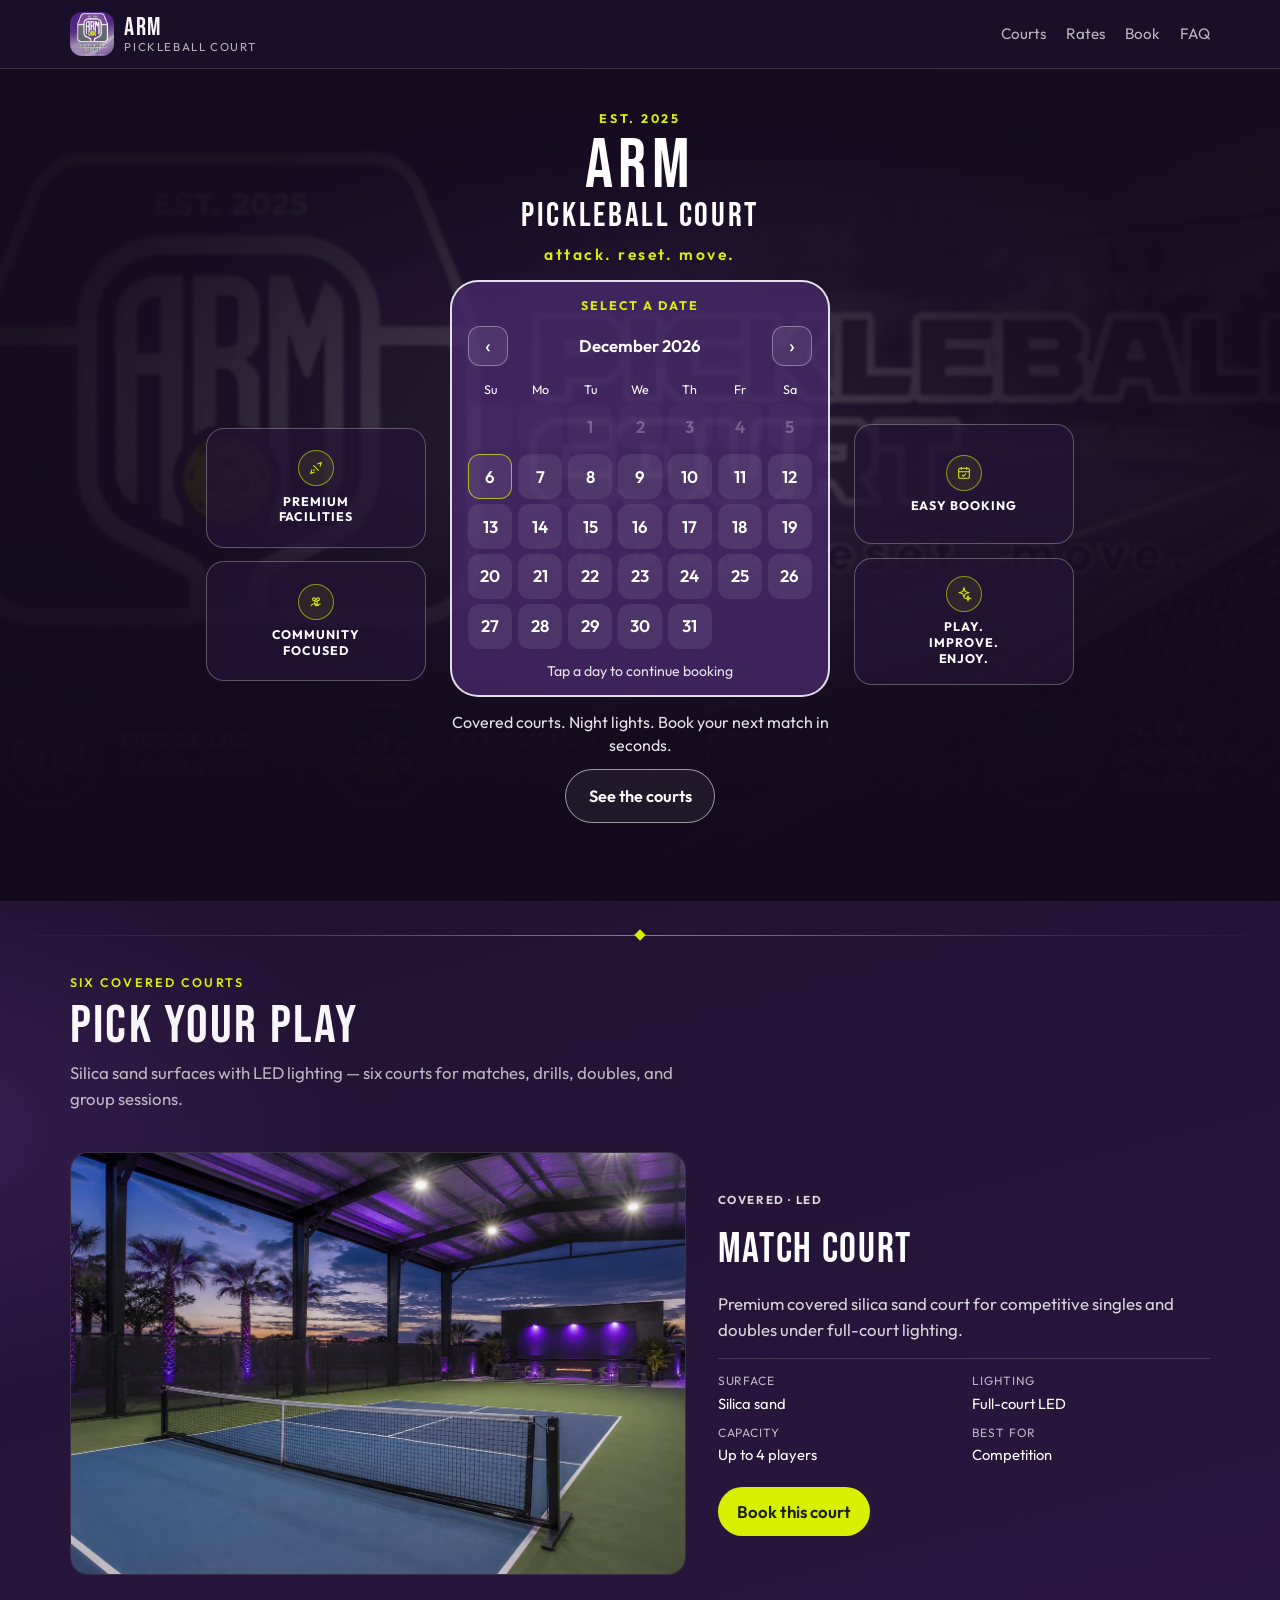
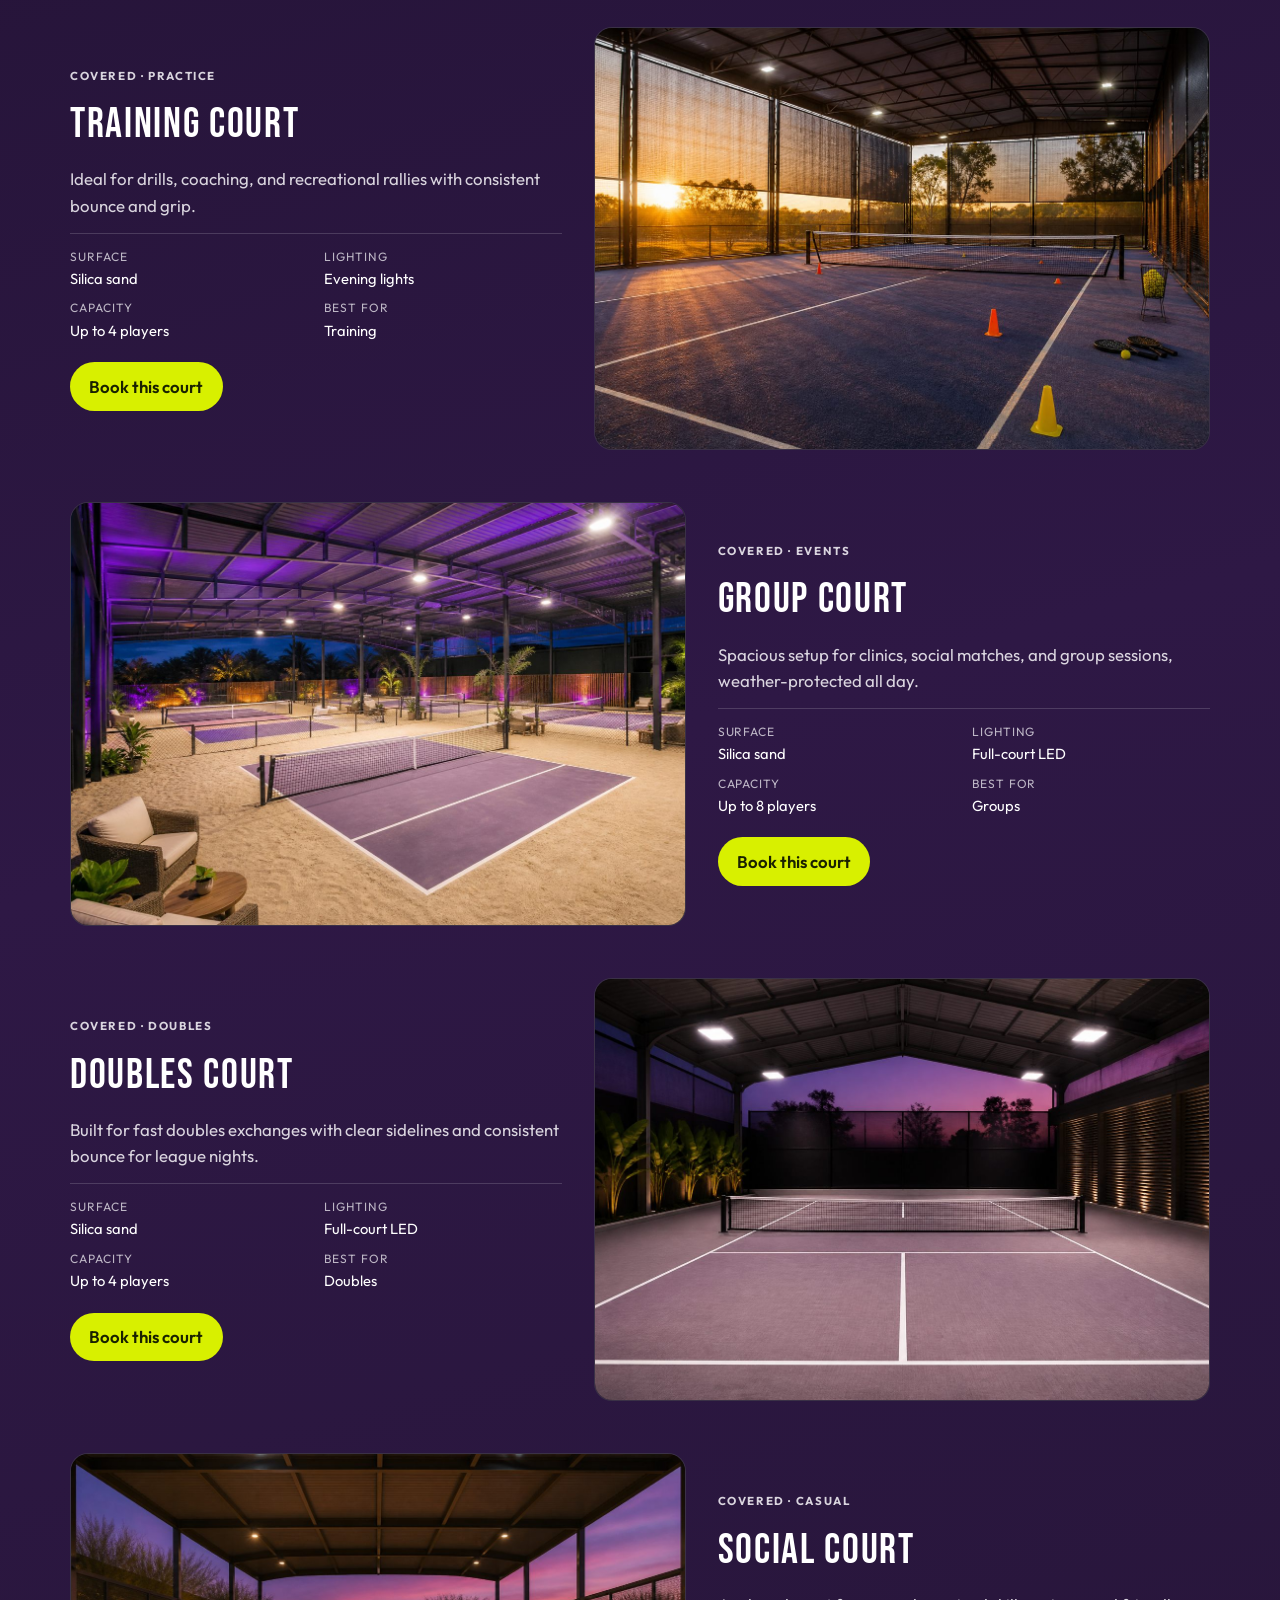
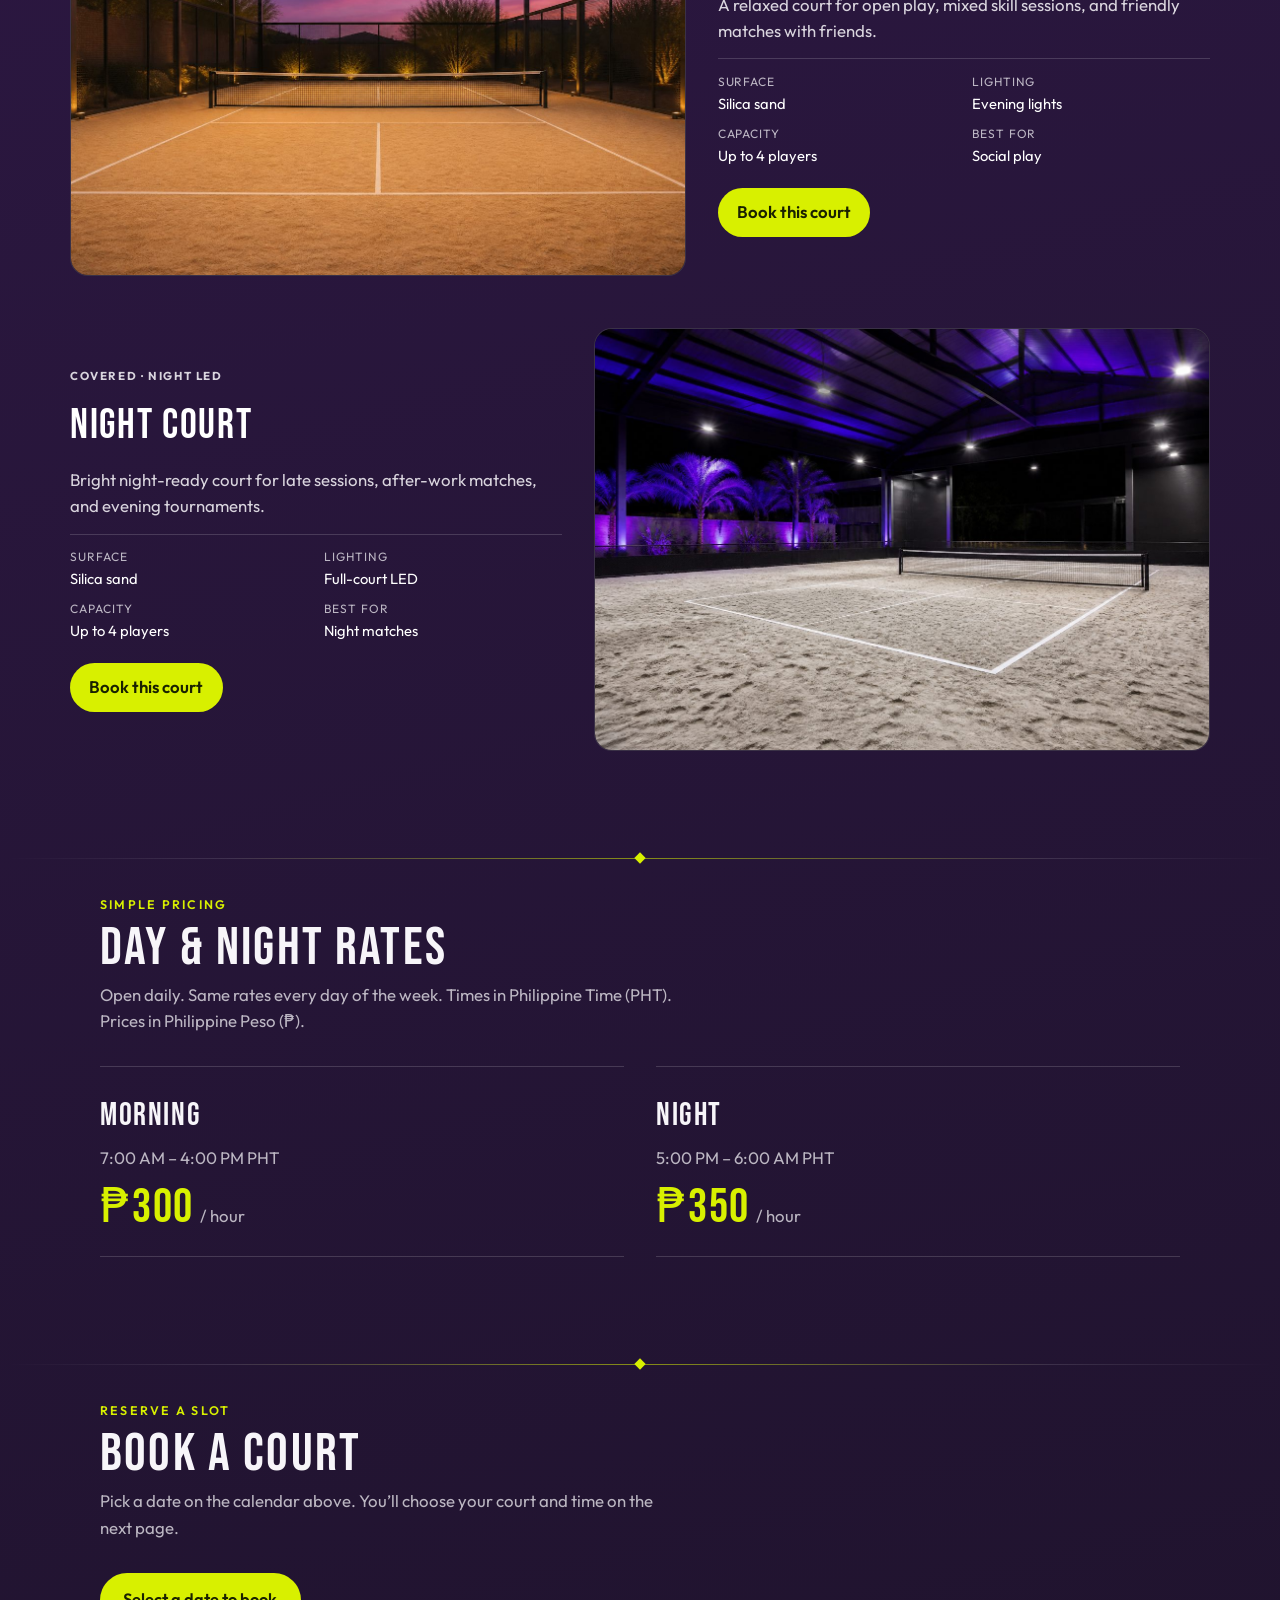
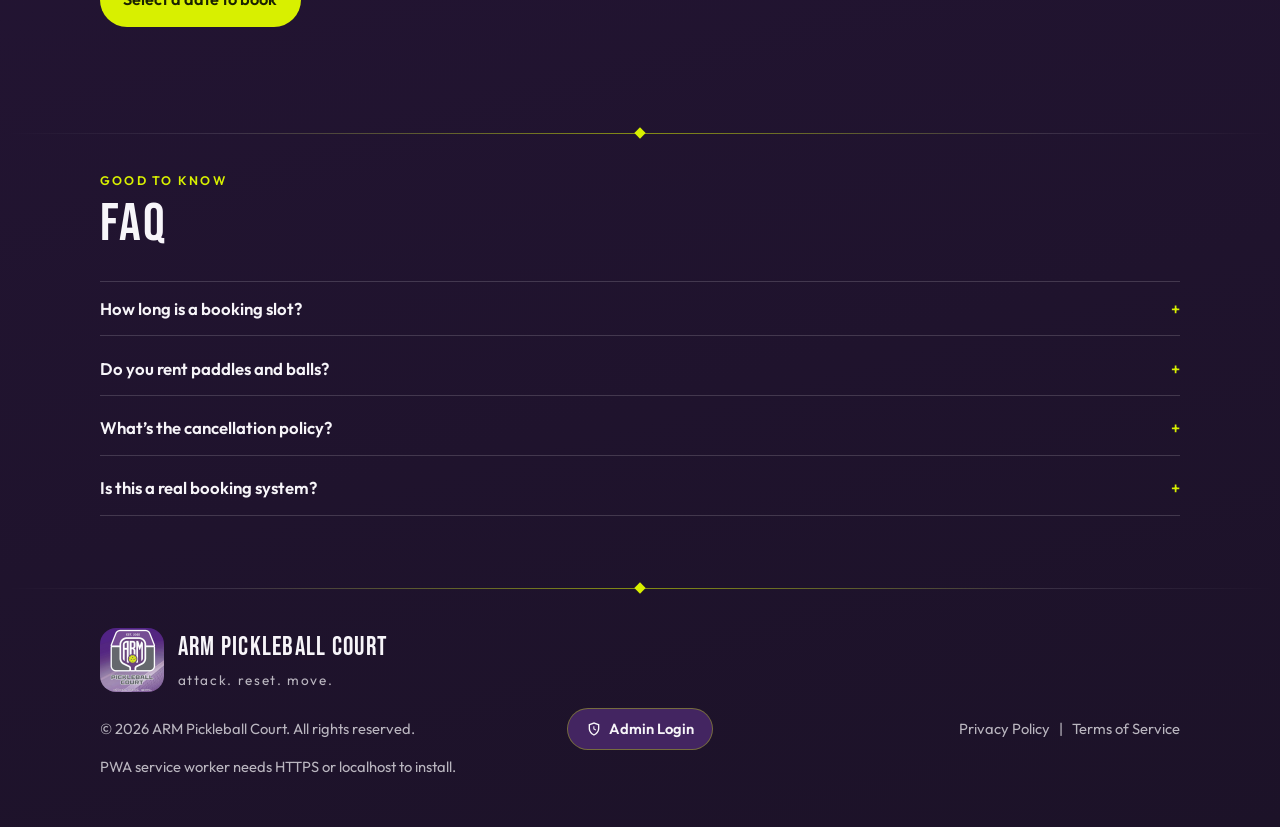
==== commit 08ecd3a0: "Constrain the header to the book-page content width so links are not edge-to-edge. Co-authored-by: C" ====
--- a/index.html
+++ b/index.html
@@ -17,7 +17,7 @@
       href="https://fonts.googleapis.com/css2?family=Bebas+Neue&family=Outfit:wght@400;500;600;700&display=swap"
       rel="stylesheet"
     />
-    <link rel="stylesheet" href="/css/styles.css?v=48" />
+    <link rel="stylesheet" href="/css/styles.css?v=49" />
     <title>ARM Pickleball Court</title>
   </head>
   <body>
--- a/css/styles.css
+++ b/css/styles.css
@@ -106,9 +106,9 @@
 }
 
 .header-inner {
-  width: 100%;
-  max-width: none;
-  margin: 0;
+  width: min(1180px, 100%);
+  max-width: 1180px;
+  margin: 0 auto;
   padding: 0.65rem 1.25rem;
   min-height: var(--header-h);
   display: flex;
